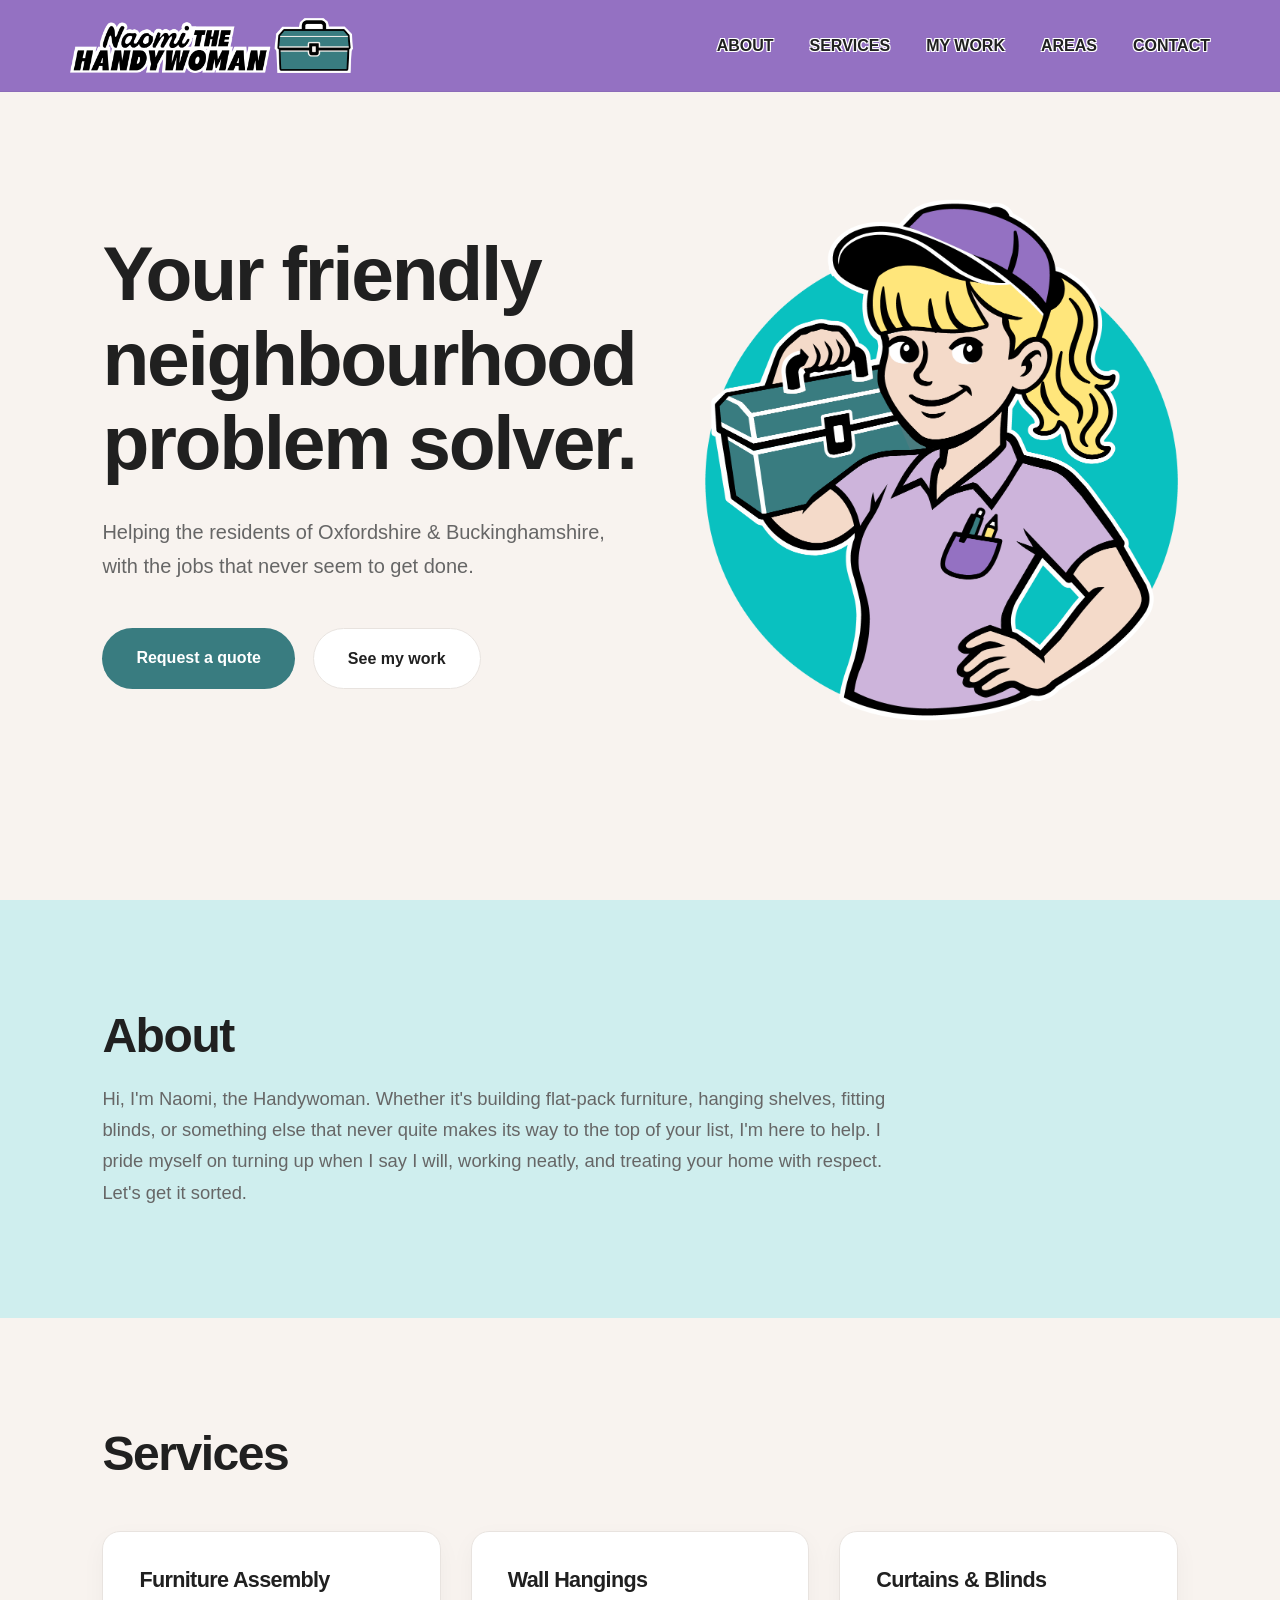
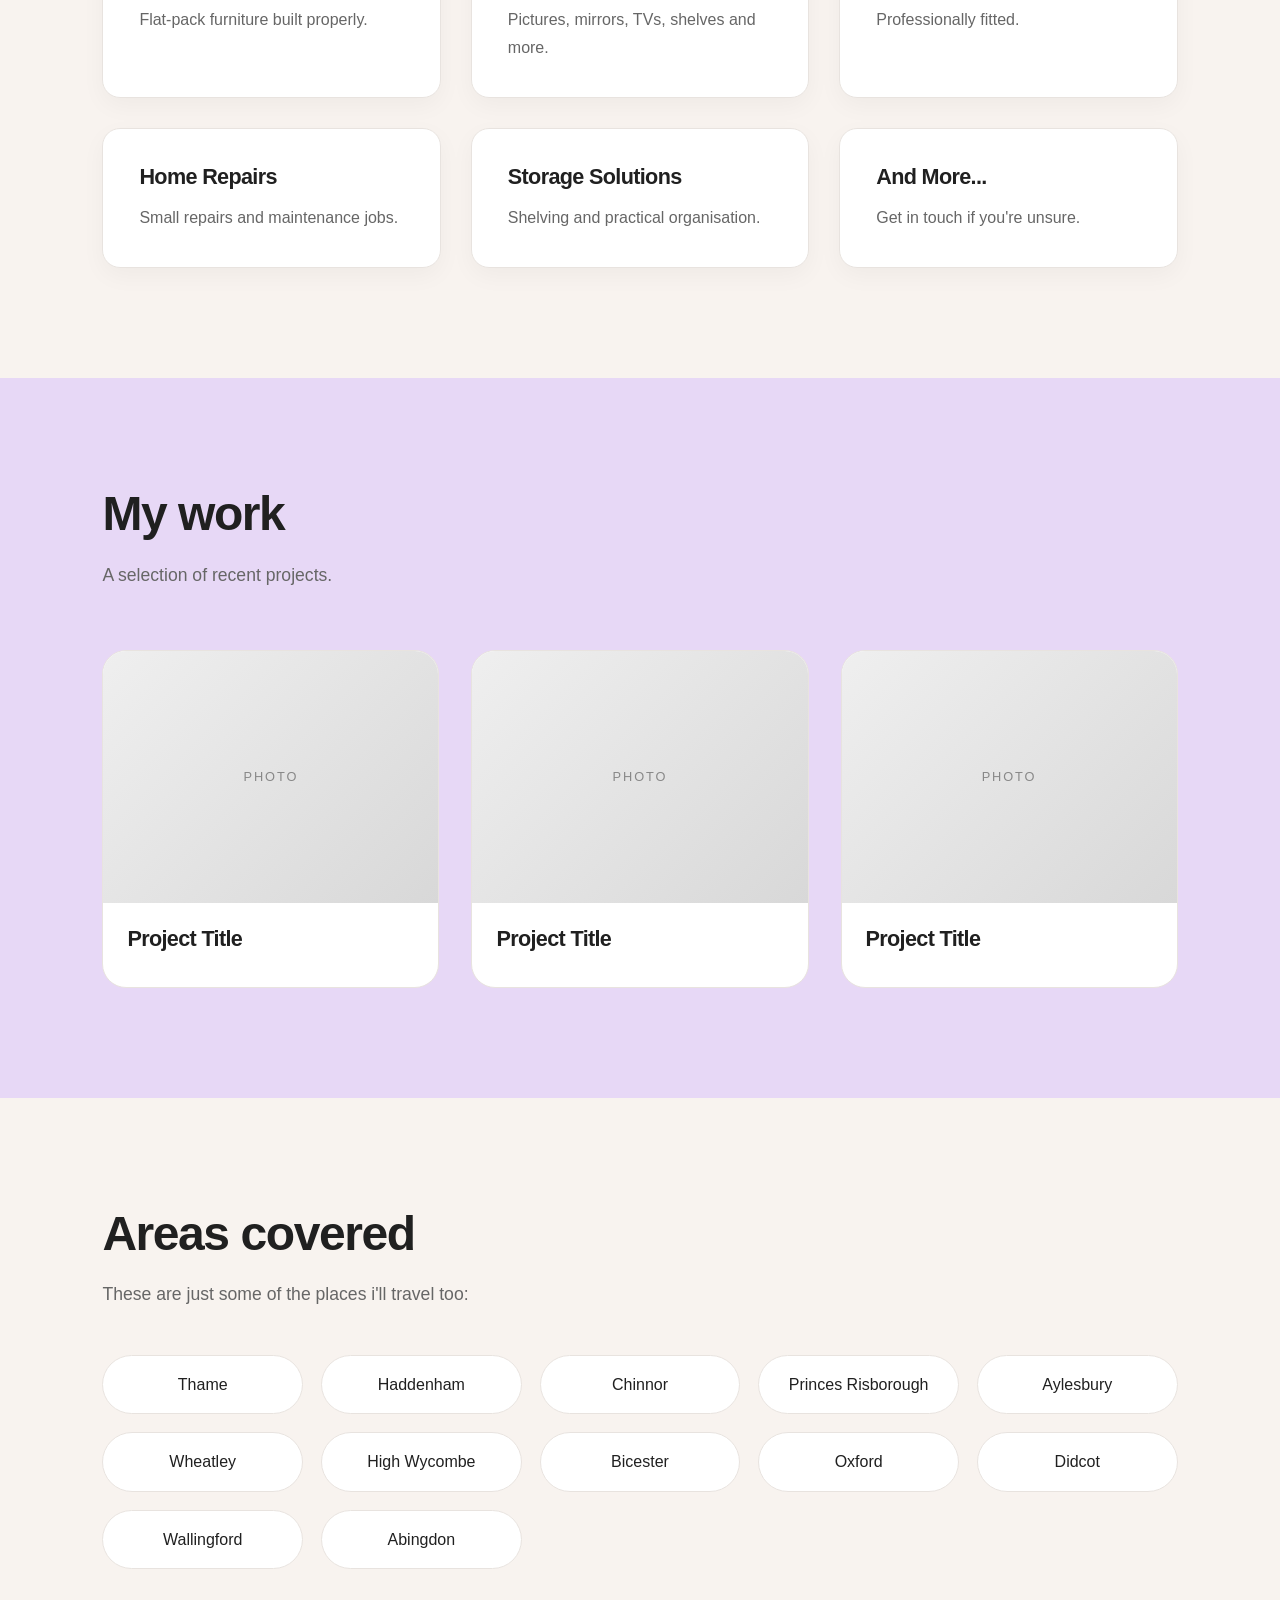
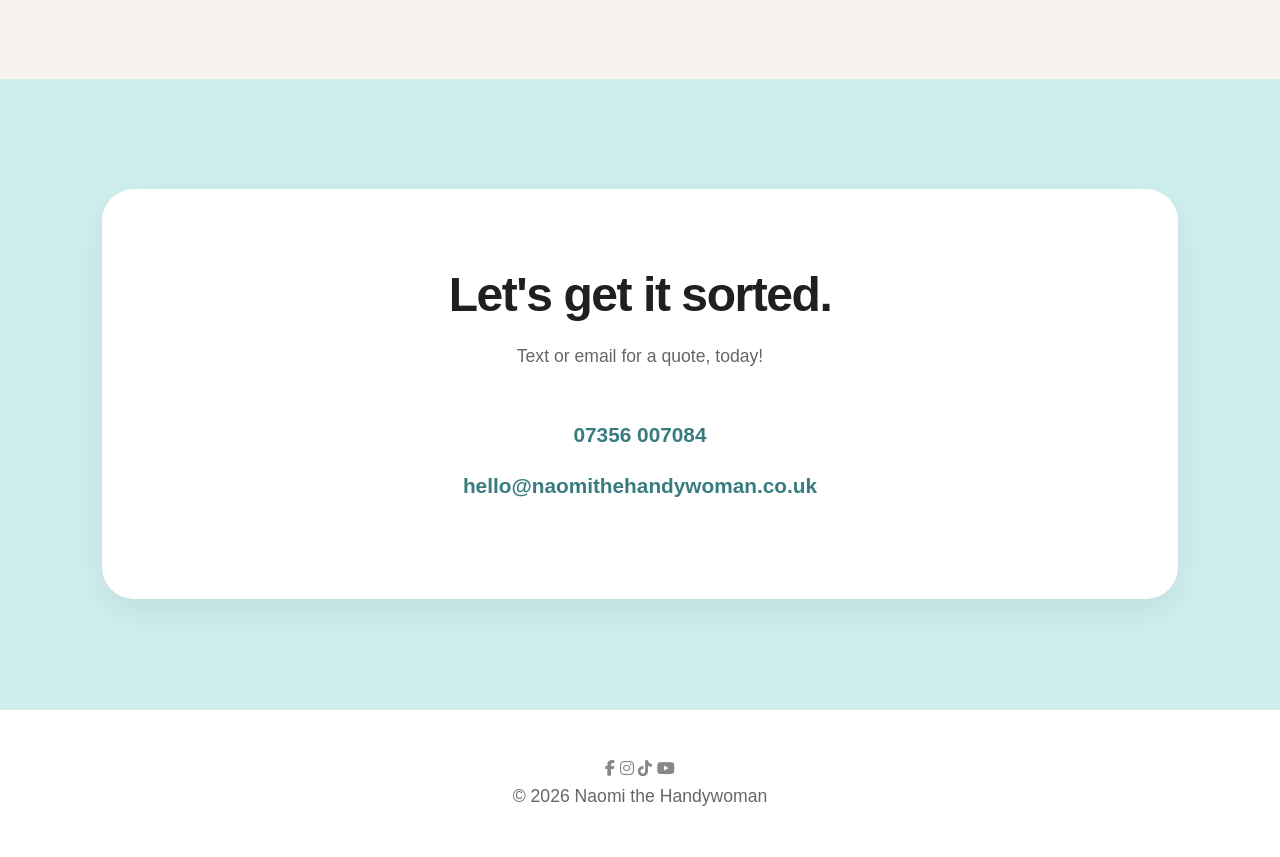
==== index.html @ a39e0c01 "Remove Watlington from the list of locations" ====
<!DOCTYPE html>
<html lang="en">
<head>
    <meta charset="UTF-8">
    <title>Naomi the Handywoman</title>
    <link rel="icon" type="image/png" href="favicon.png">
</head>

    <title>Naomi the Handywoman | Oxfordshire & Buckinghamshire</title>

    <meta name="description" content="Friendly, reliable handywoman covering Oxfordshire and Buckinghamshire. Furniture assembly, wall mounting, blinds, curtains, home repairs and storage solutions.">
    
<link rel="stylesheet"
href="https://cdnjs.cloudflare.com/ajax/libs/font-awesome/6.7.2/css/all.min.css">
    
    <link rel="stylesheet" href="styles.css">

    <script src="script.js" defer></script>
</head>

<body>

<header>

    <nav class="navbar">

     <a href="#home" class="logo">
    <img src="images/logo-text.png" alt="Naomi the Handywoman">
</a>

        <button class="hamburger" aria-label="Open Menu">
            ☰
        </button>

        <ul class="nav-links">

            <li><a href="#about">ABOUT</a></li>

            <li><a href="#services">SERVICES</a></li>

            <li><a href="#work">MY WORK</a></li>

            <li><a href="#areas">AREAS</a></li>

            <li><a href="#contact">CONTACT</a></li>

        </ul>

    </nav>

</header>

<main>

<section id="home" class="hero">

<div class="hero-content">


<h1>
Your friendly neighbourhood problem solver.
</h1>

<p>

Helping the residents of Oxfordshire & Buckinghamshire, with the jobs that never seem to get done.

</p>

<div class="hero-buttons">

<a href="#contact" class="button primary">
Request a quote
</a>

<a href="#work" class="button secondary">
See my work
</a>

</div>

</div>

<div class="hero-image">
 
    <img src="images/logo.png"
         alt="Naomi the Handywoman"
         class="hero-image-logo">

</div>

</section>



<section id="about" class="section-alt">

<div class="container">

<h2>About</h2>

<p>

Hi, I'm Naomi, the Handywoman.

Whether it's building flat-pack furniture, hanging shelves, fitting blinds, or something else that never quite makes its way to the top of your list, I'm here to help.

I pride myself on turning up when I say I will, working neatly, and treating your home with respect. Let's get it sorted.

</p>

</div>

</section>



<section id="services">

<div class="container">

<h2>Services</h2>

<div class="service-grid">

<div class="card">
<h3>Furniture Assembly</h3>
<p>Flat-pack furniture built properly.</p>
</div>

<div class="card">
<h3>Wall Hangings</h3>
<p>Pictures, mirrors, TVs, shelves and more.</p>
</div>

<div class="card">
<h3>Curtains & Blinds</h3>
<p>Professionally fitted.</p>
</div>

<div class="card">
<h3>Home Repairs</h3>
<p>Small repairs and maintenance jobs.</p>
</div>

<div class="card">
<h3>Storage Solutions</h3>
<p>Shelving and practical organisation.</p>
</div>

<div class="card">
<h3>And More...</h3>
<p>Get in touch if you're unsure.</p>
</div>

</div>

</div>

</section>



<section id="work" class="section-alt-purple">

<div class="container">

<h2>My work</h2>

<p class="intro">

A selection of recent projects.

</p>

<div class="gallery">

<div class="gallery-item">
<div class="placeholder"></div>
<h3>Project Title</h3>
</div>

<div class="gallery-item">
<div class="placeholder"></div>
<h3>Project Title</h3>
</div>

<div class="gallery-item">
<div class="placeholder"></div>
<h3>Project Title</h3>
</div>

</div>

</div>

</section>



<section id="areas">

<div class="container">

<h2>Areas covered</h2>

<p>

These are just some of the places i'll travel too:

</p>

<ul class="areas-list">

<li>Thame</li>
<li>Haddenham</li>
<li>Chinnor</li>
<li>Princes Risborough</li>
<li>Aylesbury</li>
<li>Wheatley</li>
<li>High Wycombe</li>
<li>Bicester</li>
<li>Oxford</li>
<li>Didcot</li>
<li>Wallingford</li>
<li>Abingdon</li>

</ul>

</div>

</section>



<section id="contact" class="section-alt">

<div class="container">

<h2>Let's get it sorted.</h2>

<p>

Text or email for a quote, today!

</p>

<a href="tel:07356007084" class="contact-link">

07356 007084

</a>

<a href="mailto:hello@naomithehandywoman.co.uk" class="contact-link">

hello@naomithehandywoman.co.uk

</a>

</div>

</section>

</main>

<footer>

<div class="social-icons">

<a href="https://www.facebook.com/naomithehandywoman"
target="_blank"
aria-label="Facebook">

<i class="fab fa-facebook-f"></i>

</a>

<a href="https://www.instagram.com/naomithehandywoman"
target="_blank"
aria-label="Instagram">

<i class="fab fa-instagram"></i>

</a>

<a href="https://www.tiktok.com/@naomithehandywoman"
target="_blank"
aria-label="TikTok">

<i class="fab fa-tiktok"></i>

</a>

<a href="https://www.youtube.com/@naomithehandywoman"
target="_blank"
aria-label="YouTube">

<i class="fab fa-youtube"></i>

</a>

</div>

<p>

© 2026 Naomi the Handywoman

</p>

</footer>

</body>
</html>
---- styles.css ----
/* =========================================
   Naomi the Handywoman
   Part 1 – Foundation & Hero
========================================= */

:root{

    --background:#F8F3EF;
    --surface:#FFFFFF;

    --text:#202020;
    --muted:#666666;

    --border:#E8E3DF;

    --accent:#397C80;
    --accent-dark:#2F676A;

    --primary:#397C80;
    --primary-light:#09C1C0;

    --secondary:#9471C2;
    --secondary-light:#CDB4DB;

    --radius:18px;

    --shadow:0 12px 35px rgba(32,32,32,.08);

    --transition:.3s ease;

    --max-width:1200px;

}

/* RESET */

*{
    margin:0;
    padding:0;
    box-sizing:border-box;
}

html{
    scroll-behavior:smooth;
}

body{
    font-family:-apple-system,BlinkMacSystemFont,"Segoe UI",Roboto,Helvetica,Arial,sans-serif;
background:#F8F3EF;
    color:var(--text);
    line-height:1.7;
    overflow-x:hidden;
}

/* TYPOGRAPHY */

h1,h2,h3{
    font-weight:700;
    letter-spacing:-0.03em;
    line-height:1.1;
}

h1{
    font-size:clamp(3rem,6vw,5.5rem);
}

h2{
    font-size:clamp(2rem,4vw,3rem);
    margin-bottom:30px;
}

h3{
    font-size:1.35rem;
    margin-bottom:12px;
}

p{
    color:var(--muted);
    font-size:1.1rem;
}

a{
    color:inherit;
    text-decoration:none;
}

img{
    display:block;
    width:100%;
}

section{
    padding:110px 8%;
}

.container{
    max-width:var(--max-width);
    margin:auto;
}

/* NAVIGATION */

header{
    position:fixed;
    width:100%;
    top:0;
    left:0;
    z-index:1000;
    backdrop-filter:blur(18px);
    background:#9471C2;
    border-bottom:1px solid rgba(0,0,0,.05);
}

.navbar{
    max-width:1200px;
    margin:0 auto;
    padding:18px 30px;

    display:flex;
    justify-content:space-between;
    align-items:center;
}

.logo{

    color:#202020;

    text-decoration:none;

    font-weight:700;

    text-shadow:
        -1px -1px 0 #fff,
         1px -1px 0 #fff,
        -1px  1px 0 #fff,
         1px  1px 0 #fff;

}
.nav-links{
    display:flex;
    align-items:center;
    gap:36px;
    list-style:none;
    margin:0;
    padding:0;
}

.nav-links li{
    list-style:none;
}

.nav-links a{
    position:relative;
    color:#202020;
    font-weight:700;
    text-decoration:none;

    /* White outline to match your logo */
    text-shadow:
        -1px -1px 0 #fff,
         1px -1px 0 #fff,
        -1px  1px 0 #fff,
         1px  1px 0 #fff;

    transition:.3s;
}

.nav-links a::after{
    content:"";
    position:absolute;
    left:0;
    bottom:-6px;
    width:0;
    height:2px;
    background:#09C1C0;
    transition:.3s;
}

.nav-links a:hover{
    color:#202020;
}

.nav-links a:hover::after{
    width:100%;
}

.hamburger{
    display:none;
    border:none;
    background:none;
    font-size:2rem;
    cursor:pointer;
}

/* HERO */

.hero{
    min-height:100vh;
    display:grid;
    grid-template-columns:1.1fr 1fr;
    align-items:center;
    gap:70px;
    padding-top:130px;
}

.hero p{
    max-width:580px;
    margin:30px 0 45px;
    font-size:1.25rem;
}

.hero-buttons{
    display:flex;
    gap:18px;
    flex-wrap:wrap;
}

.button{
    display:inline-block;
    padding:16px 34px;
    border-radius:999px;
    transition:var(--transition);
    font-weight:600;
}

.primary{
    background:var(--accent);
    color:white;
}

.primary:hover{
    background:var(--accent-dark);
    transform:translateY(-3px);
}

.secondary{
    border:1px solid var(--border);
    background:white;
}

.secondary:hover{
    transform:translateY(-3px);
    box-shadow:var(--shadow);
}

   .hero-image{
    display:flex;
    justify-content:center;
    align-items:center;
}
.hero-image-logo{
    width:100%;
    max-width:520px;
    height:auto;
    object-fit:contain;
    display:block;
}

.hero-image::before{
    position:absolute;
    inset:0;
    display:flex;
    align-items:center;
    justify-content:center;
    color:#888;
    letter-spacing:.2em;
    font-size:.9rem;
}

/* SECTION HEADINGS */

section h2{
    margin-bottom:20px;
}

.intro{
    max-width:700px;
    margin-bottom:60px;
}
/* =========================================
   Part 2 – Content Sections
========================================= */


/* ---------- ABOUT ---------- */

#about p{
    max-width:800px;
    font-size:1.15rem;
}


/* ---------- SERVICES ---------- */

.service-grid{

    display:grid;
    grid-template-columns:repeat(auto-fit,minmax(260px,1fr));
    gap:30px;
    margin-top:50px;

}

.card{

    background:var(--surface);
    padding:36px;
    border-radius:var(--radius);
    border:1px solid var(--border);

    transition:var(--transition);

    box-shadow:0 8px 25px rgba(0,0,0,.04);

}

.card:hover{

    transform:translateY(-10px);

    box-shadow:var(--shadow);

}

.card h3{

    margin-bottom:15px;

}

.card p{

    font-size:1rem;

}


/* ---------- MY WORK ---------- */

.gallery{

    display:grid;

    grid-template-columns:repeat(auto-fit,minmax(300px,1fr));

    gap:32px;

    margin-top:55px;

}

.gallery-item{

    background:white;

    border-radius:24px;

    overflow:hidden;

    border:1px solid var(--border);

    transition:var(--transition);

}

.gallery-item:hover{

    transform:translateY(-8px);

    box-shadow:var(--shadow);

}

.placeholder{

    aspect-ratio:4/3;

    background:linear-gradient(
        135deg,
        #efefef,
        #d8d8d8
    );

    display:flex;

    align-items:center;

    justify-content:center;

    color:#888;

    letter-spacing:.15em;

    font-size:.8rem;

}

.placeholder::before{

    content:"PHOTO";

}

.gallery-item h3{

    padding:24px;

}


/* ---------- AREAS ---------- */

.areas-list{

    display:grid;

    grid-template-columns:repeat(auto-fit,minmax(180px,1fr));

    gap:18px;

    margin-top:45px;

    list-style:none;

}

.areas-list li{

    background:white;

    border:1px solid var(--border);

    border-radius:999px;

    padding:15px 24px;

    text-align:center;

    transition:var(--transition);

}

.areas-list li:hover{

    background:var(--accent);

    color:white;

    transform:translateY(-3px);

}


/* ---------- CONTACT ---------- */

#contact{

    text-align:center;

}

#contact h2{

    margin-bottom:20px;

}

#contact p{

    margin-bottom:45px;

}

.contact-link{

    display:block;

    font-size:1.3rem;

    font-weight:600;

    margin:16px auto;

    color:var(--accent);

    transition:var(--transition);

}

.contact-link:hover{

    color:var(--accent-dark);

    transform:scale(1.03);

}

#contact .container{

    background:white;

    padding:80px;

    border-radius:32px;

    box-shadow:var(--shadow);

}


/* ---------- FOOTER ---------- */

footer{

    padding:45px 20px;

    text-align:center;

    color:#888;

    border-top:1px solid var(--border);

    background:white;

}
/* =========================================
   Part 3 – Mobile, Animations & Polish
========================================= */

/* ---------- ANIMATIONS ---------- */

@keyframes fadeUp {

    from{
        opacity:0;
        transform:translateY(40px);
    }

    to{
        opacity:1;
        transform:translateY(0);
    }

}

.hero-content{

    animation:fadeUp .8s ease forwards;

}

.hero-image{

    animation:fadeUp 1s ease .2s forwards;

}

.card,
.gallery-item,
#about,
#areas,
#contact{

    animation:fadeUp .8s ease;

}


/* Floating hero image */

@keyframes float{

    0%{
        transform:translateY(0px);
    }

    50%{
        transform:translateY(-10px);
    }

    100%{
        transform:translateY(0px);
    }

}

.hero-image{

    animation:
        fadeUp 1s ease,
        float 8s ease-in-out infinite;

}


/* ---------- BUTTONS ---------- */

.button:active{

    transform:scale(.97);

}


/* ---------- GALLERY ---------- */

.gallery-item{

    cursor:pointer;

}

.gallery-item:hover .placeholder{

    transform:scale(1.05);

}

.placeholder{

    transition:.6s ease;

}


/* ---------- SCROLL OFFSET ---------- */

section{

    scroll-margin-top:100px;

}


/* ---------- MOBILE ---------- */

@media (max-width:900px){

.hero{

    grid-template-columns:1fr;
    text-align:center;
    gap:50px;

}

.hero p{

    margin-left:auto;
    margin-right:auto;

}

.hero-buttons{

    justify-content:center;

}

.hero-image{

    min-height:420px;

}

}


/* ---------- HAMBURGER ---------- */

@media (max-width:820px){

.hamburger{

    display:block;
    z-index:1001;

}

.nav-links{
.nav-links a{
    color:#ffffff;
    text-decoration:none;
    font-weight:700;
    transition:.3s;
}

}

.nav-links.active{

    right:0;

}

}


/* ---------- SMALL PHONES ---------- */

@media (max-width:600px){

section{

    padding:80px 7%;

}

.navbar{

    padding:18px;

}

.logo{

    font-size:1rem;

}

h1{

    font-size:2.8rem;

}

h2{

    font-size:2rem;

}

.hero p{

    font-size:1.05rem;

}

.button{

    width:100%;
    text-align:center;

}

#contact .container{

    padding:50px 30px;

}

.gallery{

    grid-template-columns:1fr;

}

.service-grid{

    grid-template-columns:1fr;

}

.areas-list{

    grid-template-columns:1fr 1fr;

}

}


/* ---------- DESKTOP POLISH ---------- */

@media (min-width:901px){

.card:hover{

    rotate:-1deg;

}

.gallery-item:nth-child(even):hover{

    transform:translateY(-10px) rotate(.6deg);

}

.gallery-item:nth-child(odd):hover{

    transform:translateY(-10px) rotate(-.6deg);

}

}


/* ---------- SELECTION ---------- */

::selection{

    background:var(--accent);
    color:white;

}


/* ---------- SCROLLBAR ---------- */

::-webkit-scrollbar{

    width:10px;

}

::-webkit-scrollbar-track{

    background:#efefef;

}

::-webkit-scrollbar-thumb{

    background:#bdbdbd;
    border-radius:999px;

}

::-webkit-scrollbar-thumb:hover{

    background:#999;

}
/* Alternate section backgrounds */

.section-alt{
    background:#CFEEEE;
}

.section-alt-purple{
    background:#E7D8F6;
}


.logo img{

    height:55px;

    width:auto;

    display:block;

}


.hero-logo{

    width:220px;

    height:auto;

    display:block;

    margin:0 auto 30px;

}
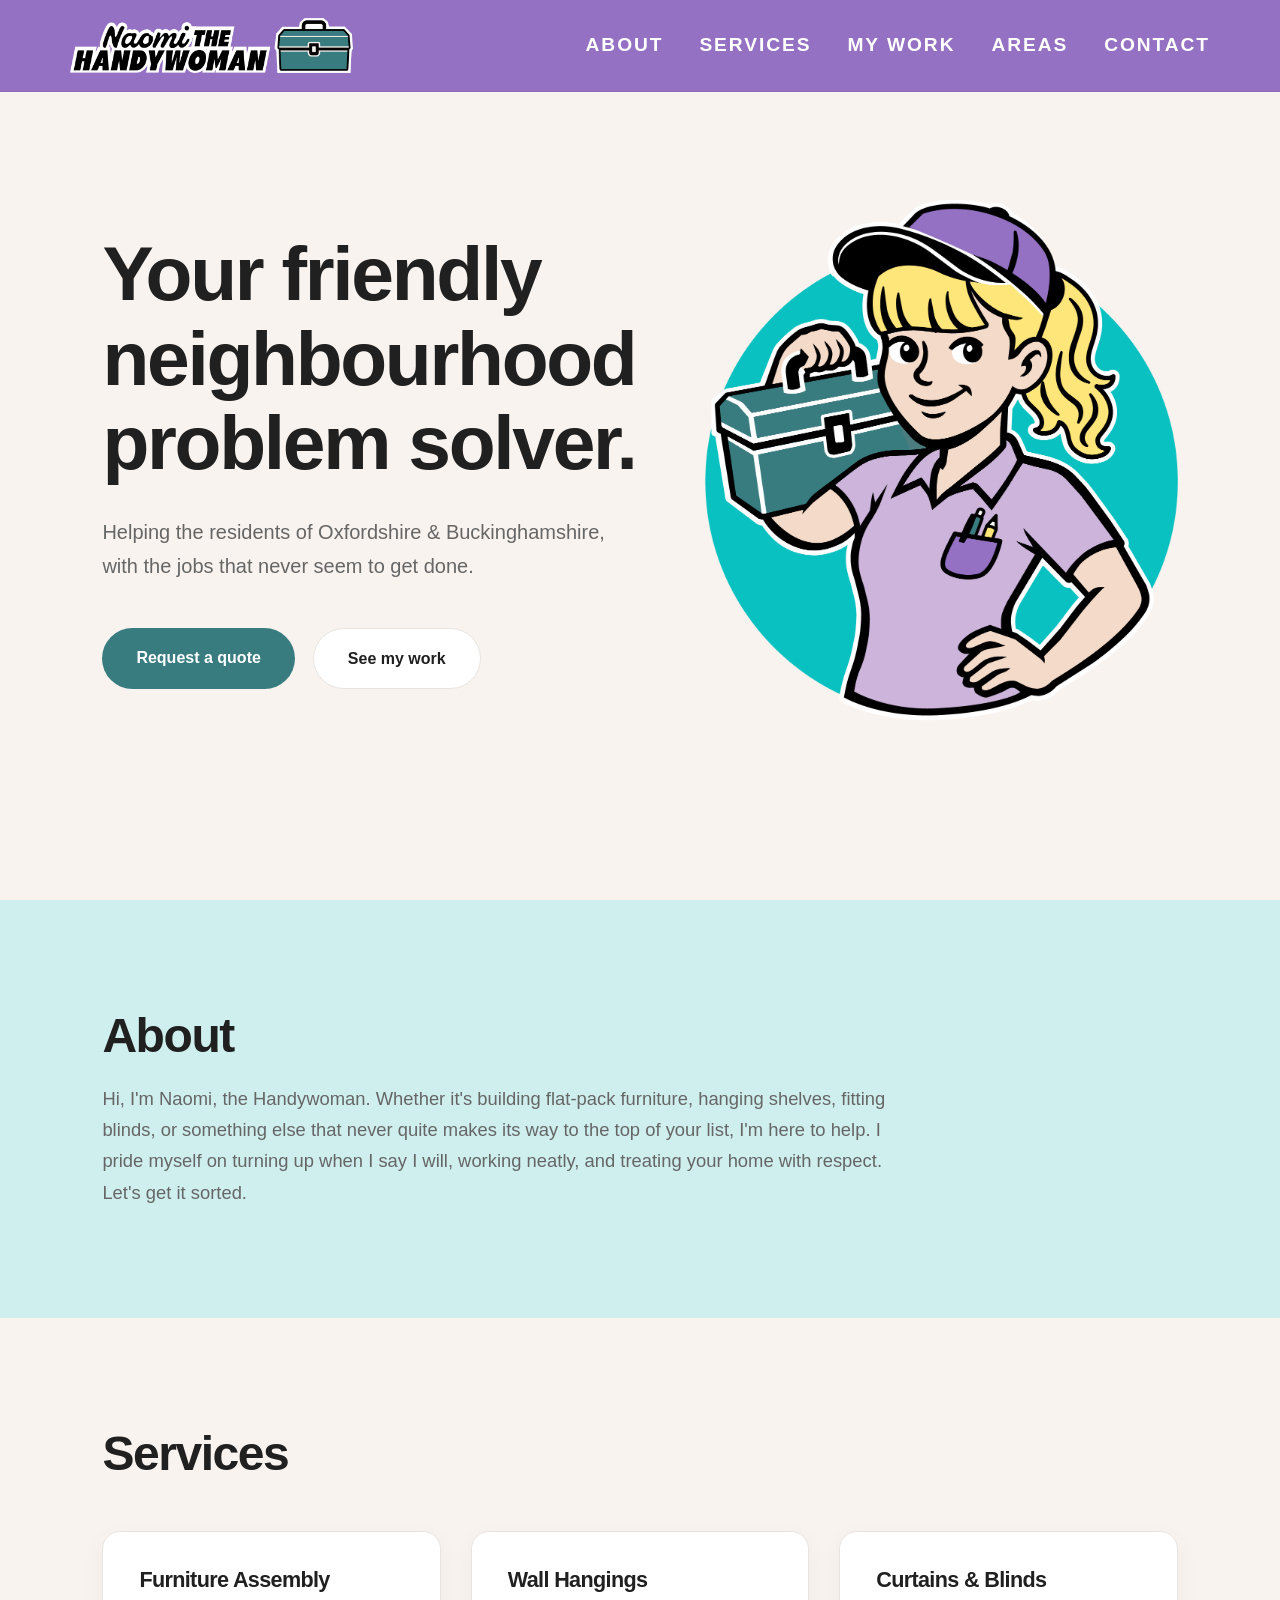
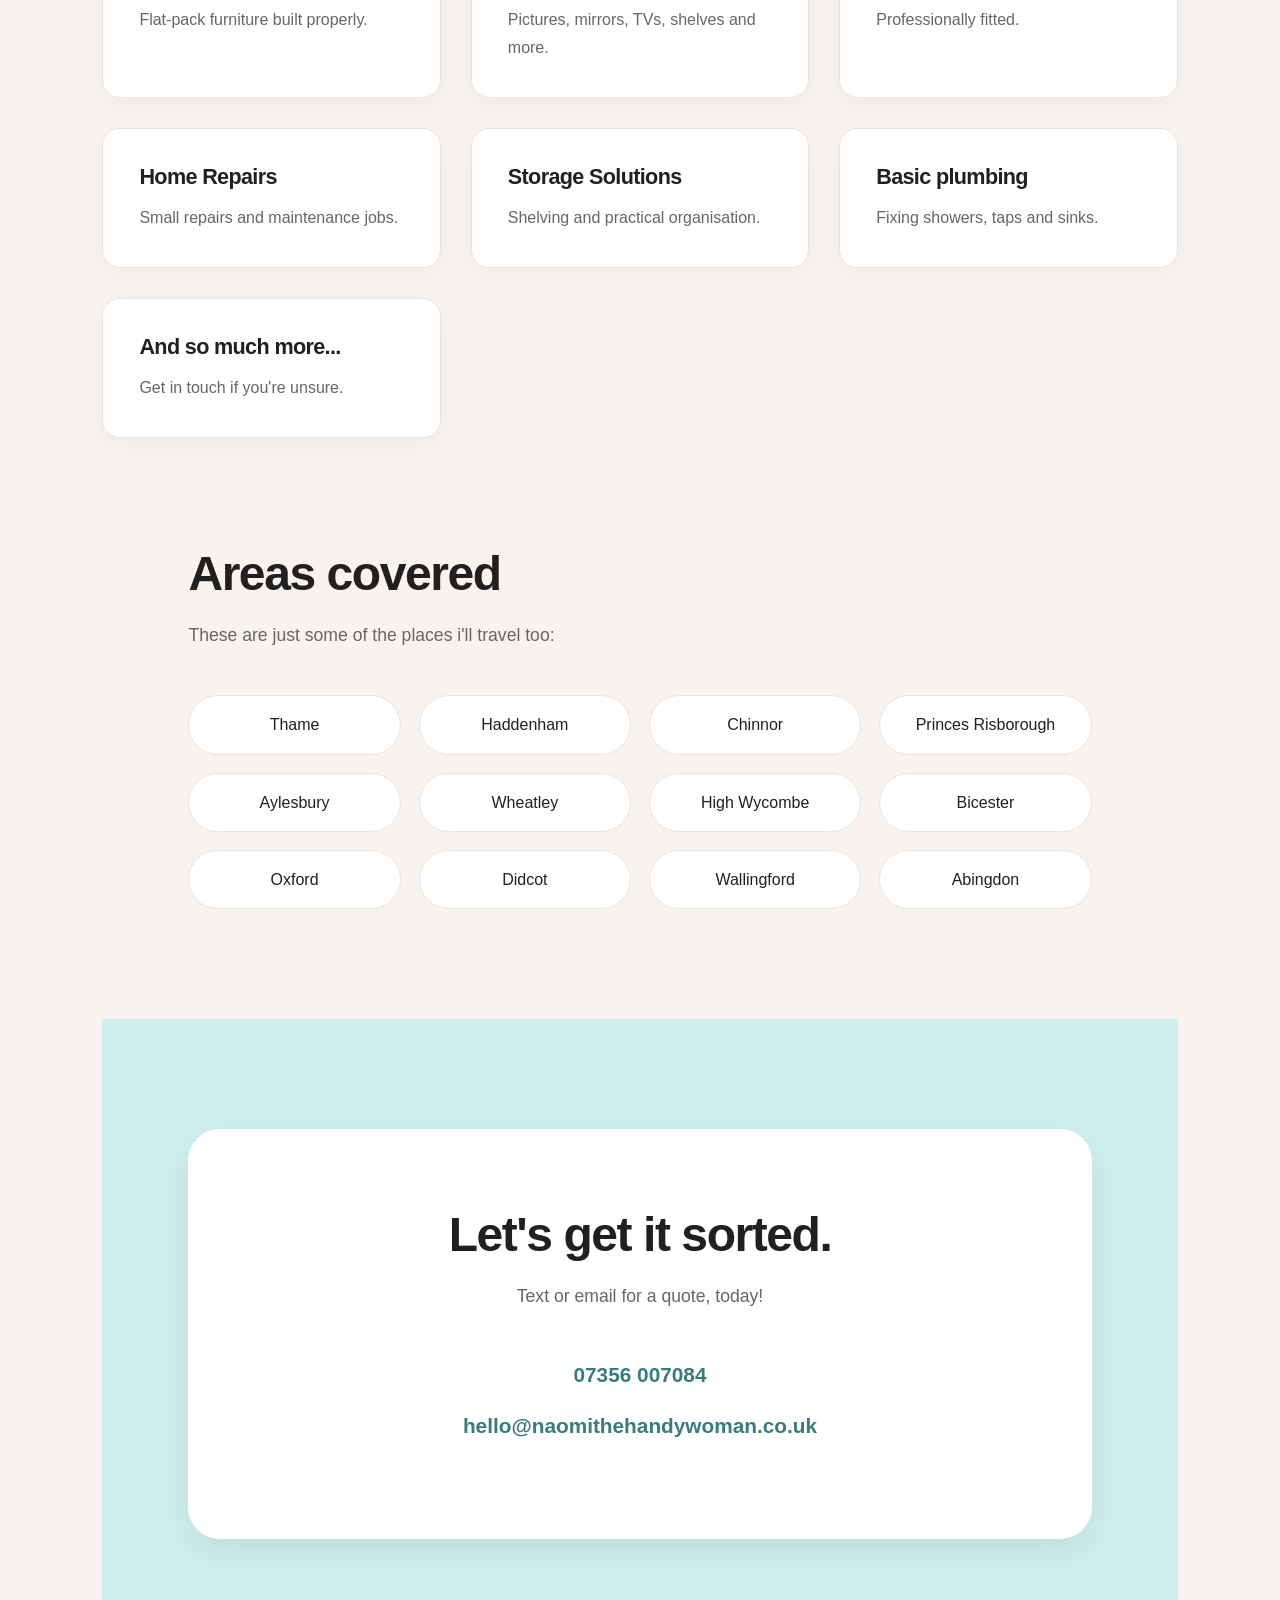
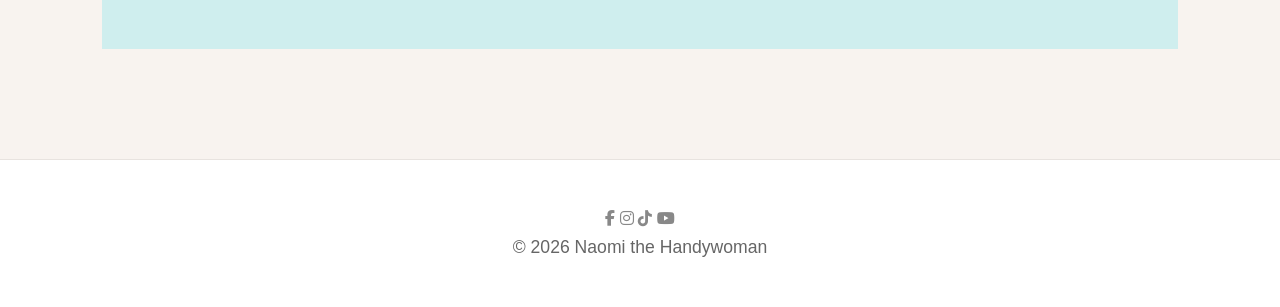
==== commit fdece93e: "Update plumbing section and remove work section Removed unused section and added new content about p" ====
--- a/index.html
+++ b/index.html
@@ -149,54 +149,16 @@
 </div>
 
 <div class="card">
-<h3>And More...</h3>
+<h3>Basic plumbing</h3>
+<p>Fixing showers, taps and sinks.</p>
+</div>
+    
+<div class="card">
+<h3>And so much more...</h3>
 <p>Get in touch if you're unsure.</p>
 </div>
 
 </div>
-
-</div>
-
-</section>
-
-
-
-<section id="work" class="section-alt-purple">
-
-<div class="container">
-
-<h2>My work</h2>
-
-<p class="intro">
-
-A selection of recent projects.
-
-</p>
-
-<div class="gallery">
-
-<div class="gallery-item">
-<div class="placeholder"></div>
-<h3>Project Title</h3>
-</div>
-
-<div class="gallery-item">
-<div class="placeholder"></div>
-<h3>Project Title</h3>
-</div>
-
-<div class="gallery-item">
-<div class="placeholder"></div>
-<h3>Project Title</h3>
-</div>
-
-</div>
-
-</div>
-
-</section>
-
-
 
 <section id="areas">
 
--- a/styles.css
+++ b/styles.css
@@ -129,11 +129,7 @@
 
     font-weight:700;
 
-    text-shadow:
-        -1px -1px 0 #fff,
-         1px -1px 0 #fff,
-        -1px  1px 0 #fff,
-         1px  1px 0 #fff;
+    -webkit-text-stroke: 1.5px #fff;
 
 }
 .nav-links{
@@ -151,16 +147,13 @@
 
 .nav-links a{
     position:relative;
-    color:#202020;
+    color:#ffffff;
     font-weight:700;
     text-decoration:none;
-
-    /* White outline to match your logo */
-    text-shadow:
-        -1px -1px 0 #fff,
-         1px -1px 0 #fff,
-        -1px  1px 0 #fff,
-         1px  1px 0 #fff;
+    font-size:1.2rem;
+    text-transform:uppercase;
+    letter-spacing:0.1em;
+    
 
     transition:.3s;
 }
@@ -201,6 +194,10 @@
     align-items:center;
     gap:70px;
     padding-top:130px;
+    
+    /* Dynamically match the 1200px max-width and 8% padding of the lower sections */
+    padding-left: max(8%, calc((100% - var(--max-width)) / 2));
+    padding-right: max(8%, calc((100% - var(--max-width)) / 2));
 }
 
 .hero p{
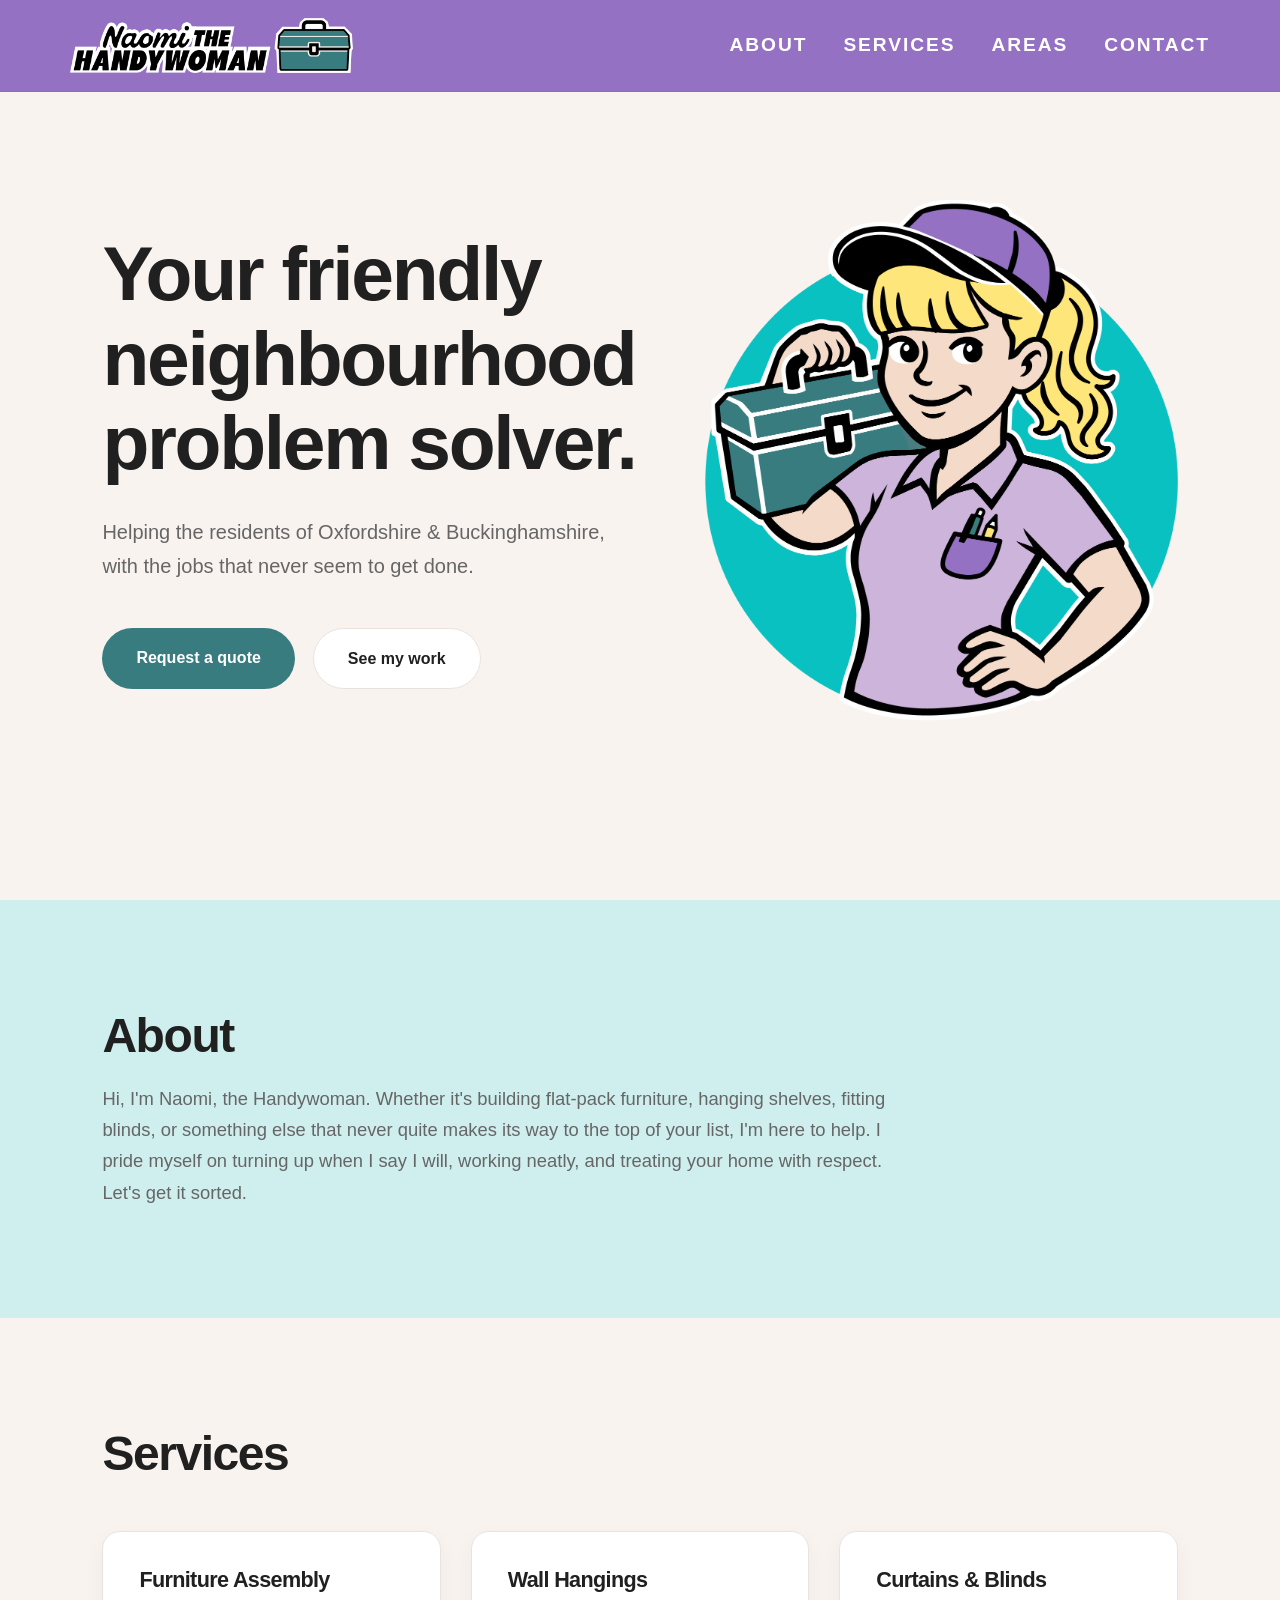
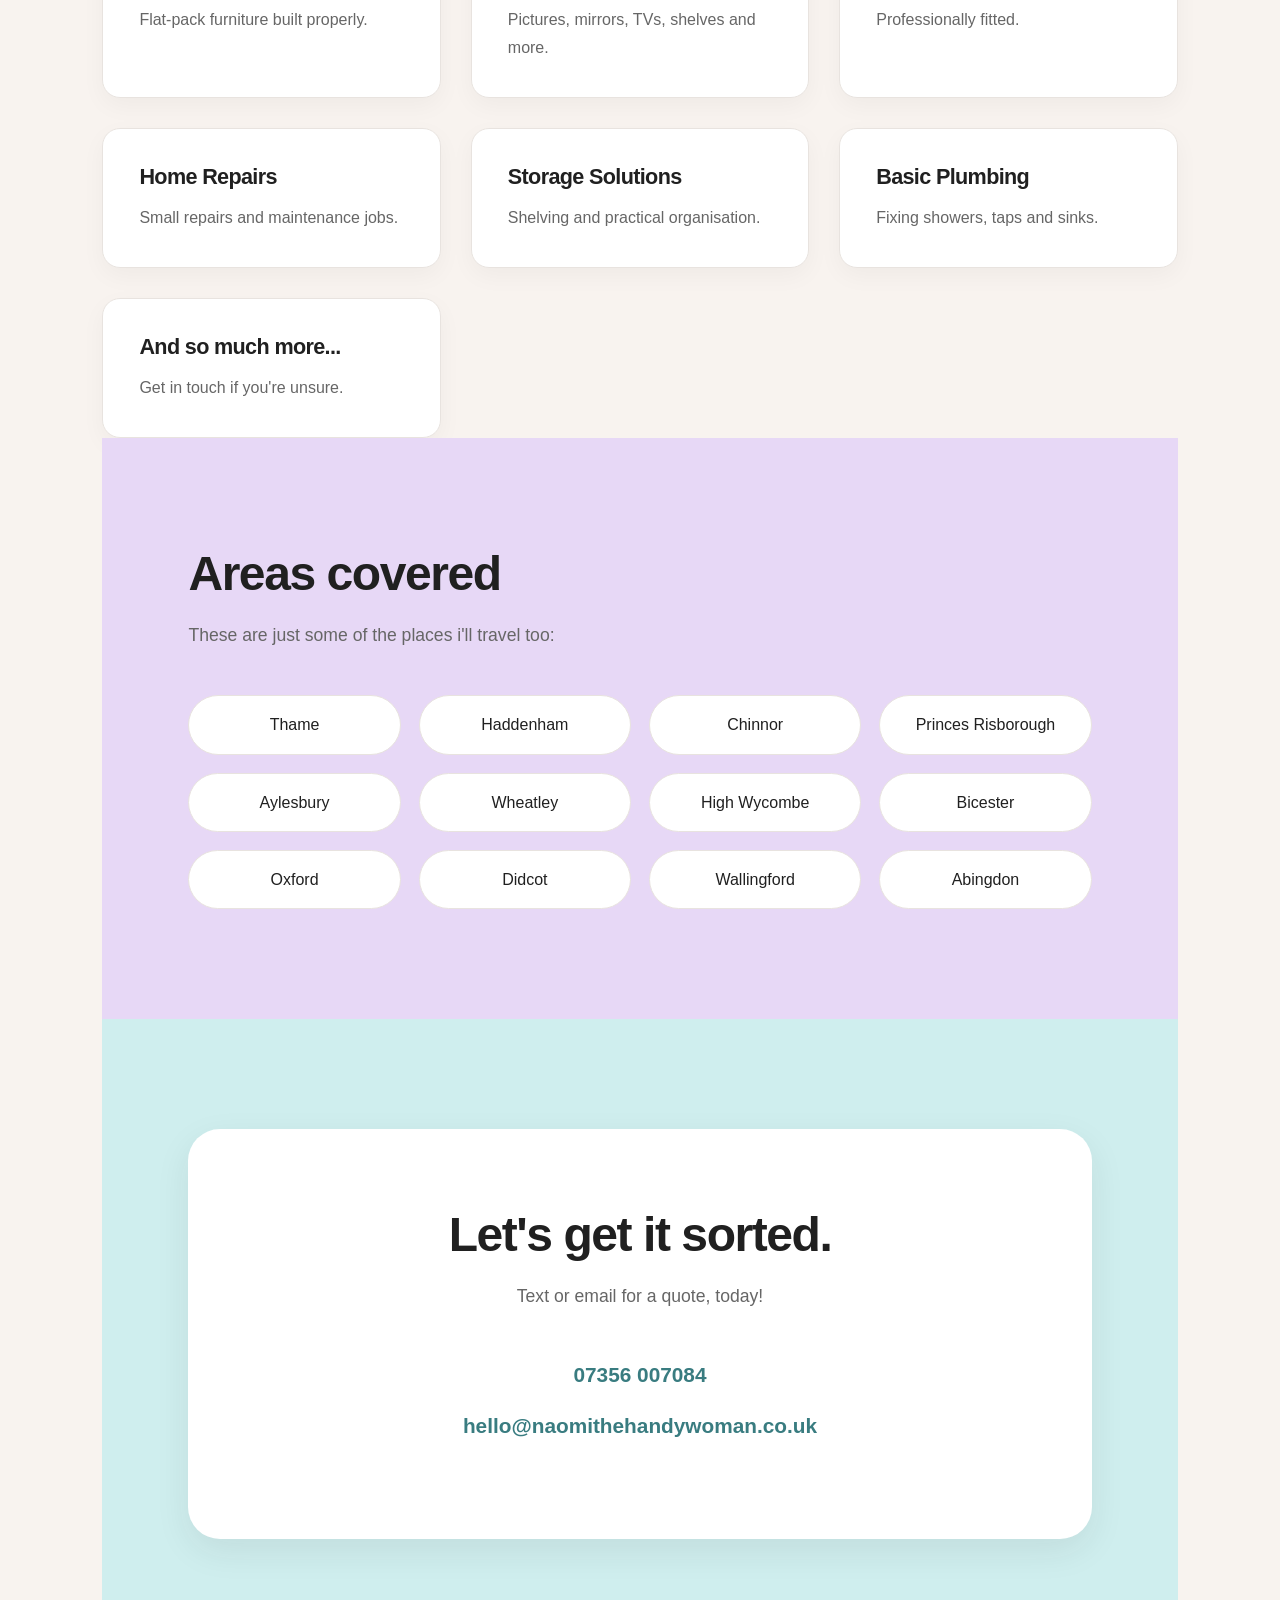
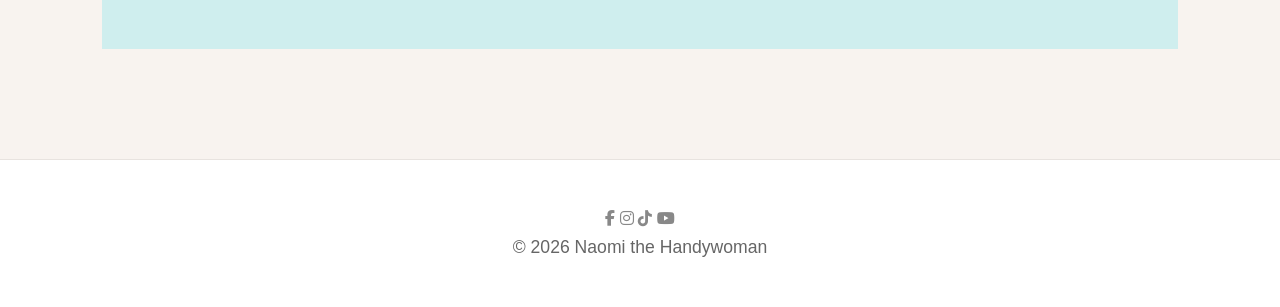
==== commit 5bd3a2c8: "Remove 'MY WORK' link and update section styles" ====
--- a/index.html
+++ b/index.html
@@ -38,8 +38,6 @@
 
             <li><a href="#services">SERVICES</a></li>
 
-            <li><a href="#work">MY WORK</a></li>
-
             <li><a href="#areas">AREAS</a></li>
 
             <li><a href="#contact">CONTACT</a></li>
@@ -149,7 +147,7 @@
 </div>
 
 <div class="card">
-<h3>Basic plumbing</h3>
+<h3>Basic Plumbing</h3>
 <p>Fixing showers, taps and sinks.</p>
 </div>
     
@@ -160,7 +158,7 @@
 
 </div>
 
-<section id="areas">
+<section id="areas" class="section-alt-purple">
 
 <div class="container">
 
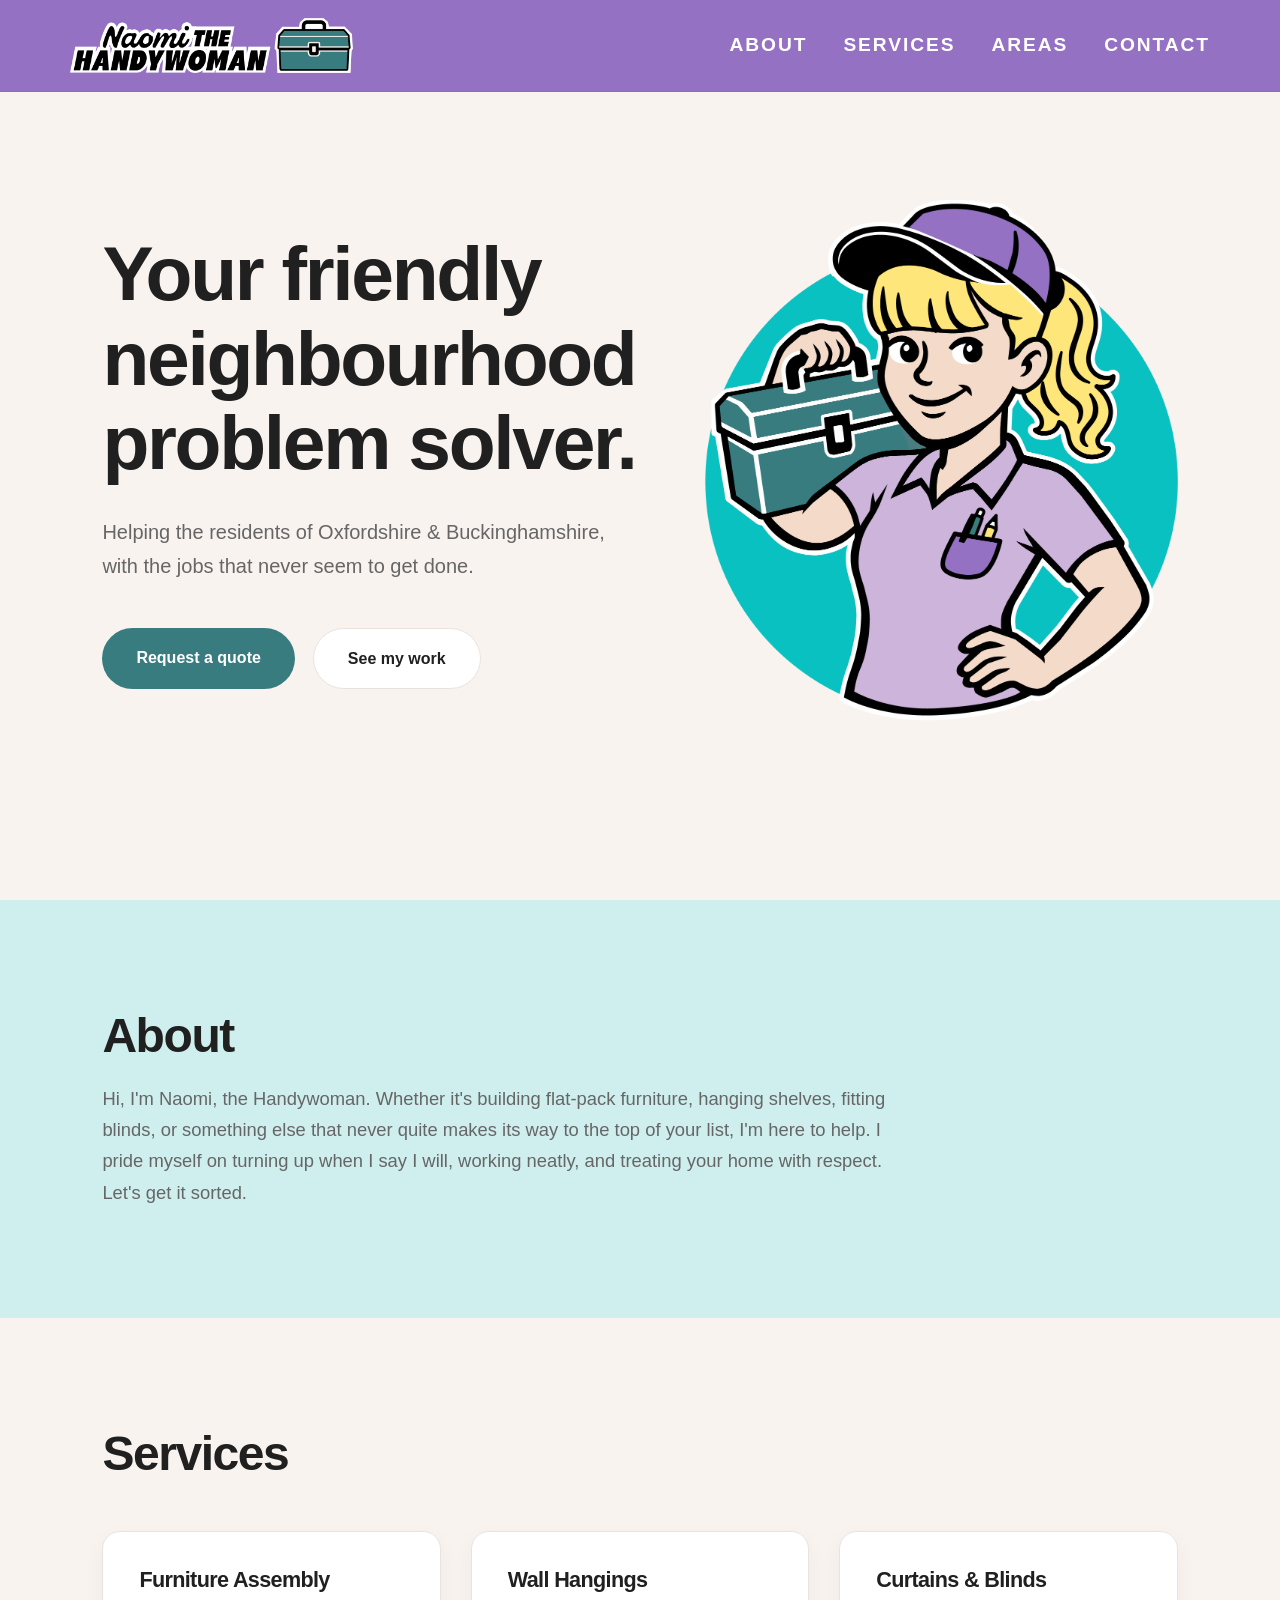
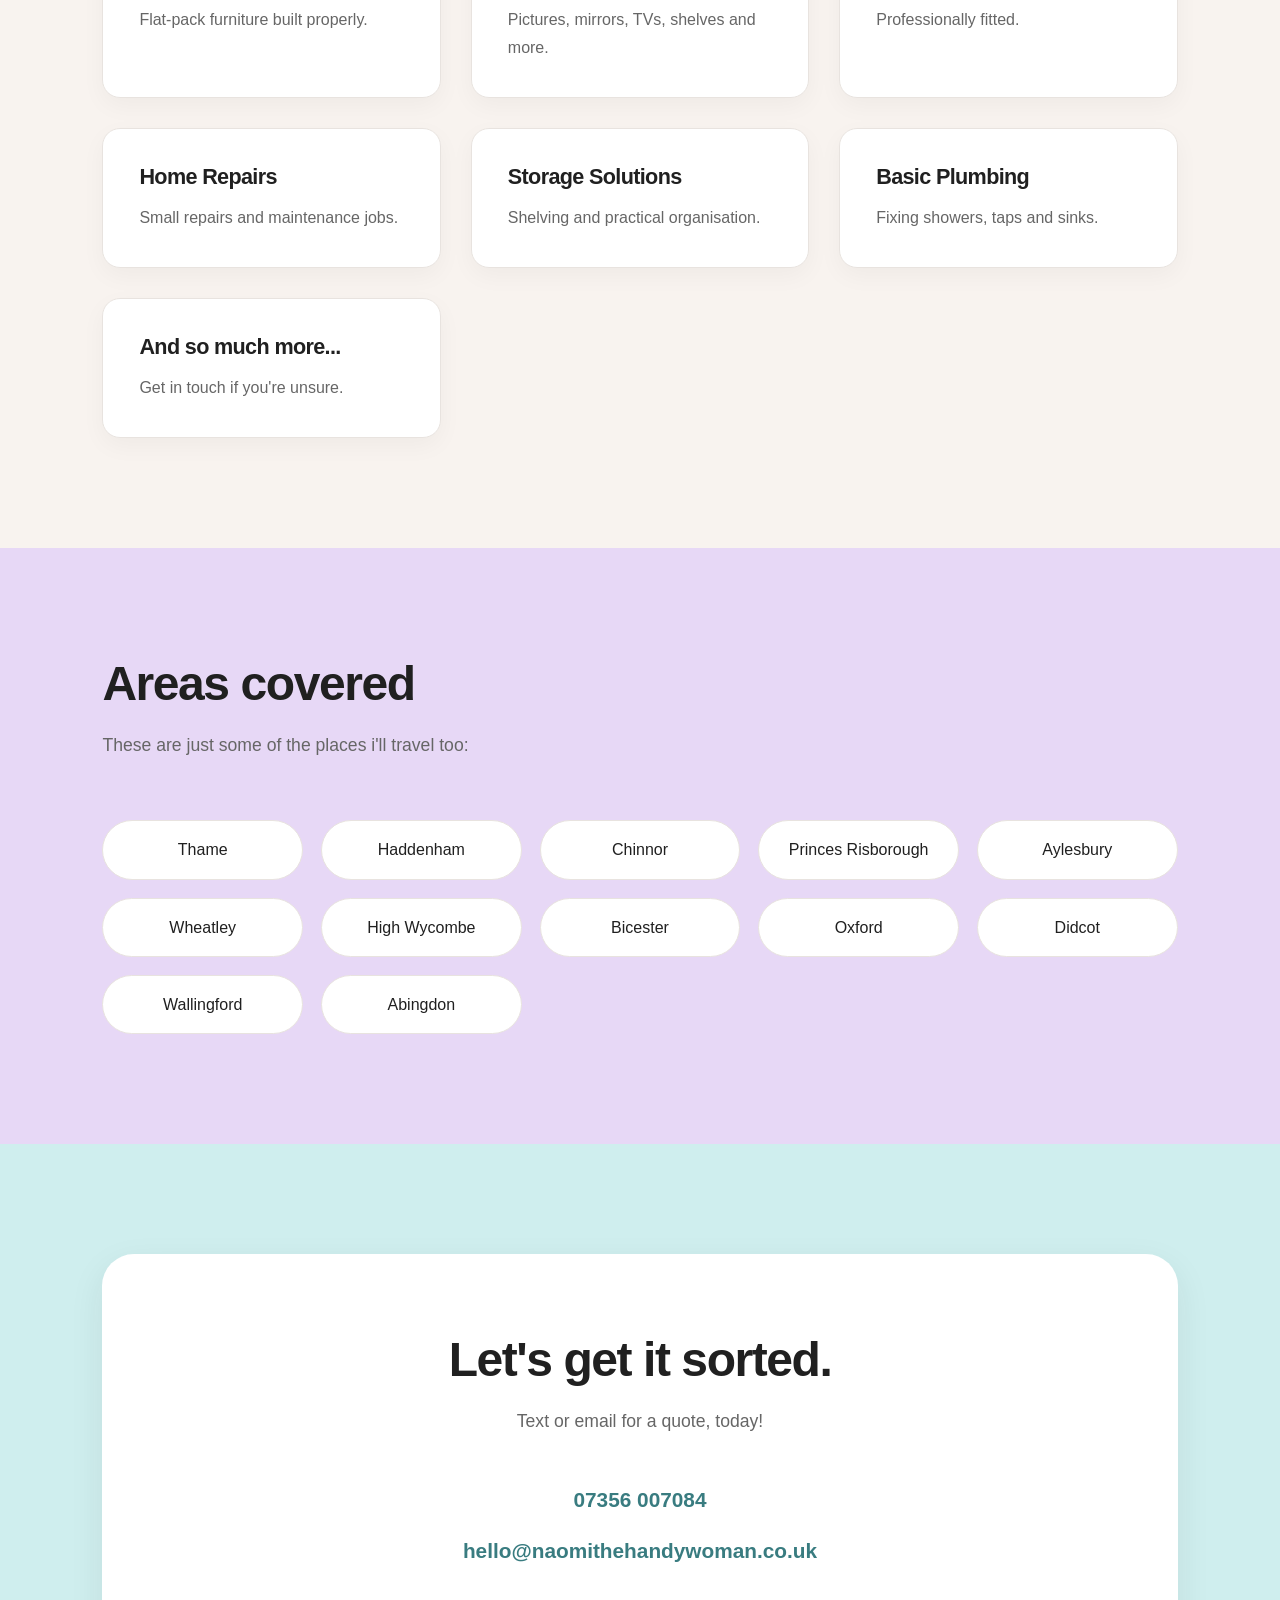
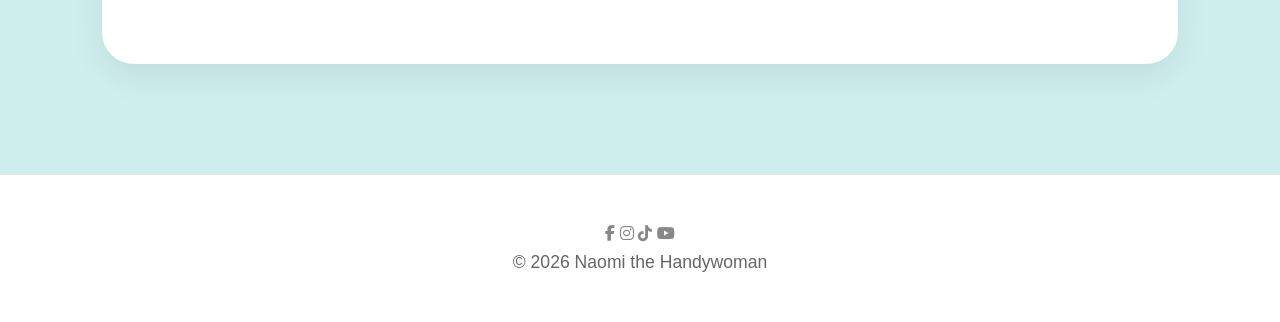
==== commit aa868538: "Update index.html" ====
--- a/index.html
+++ b/index.html
@@ -158,6 +158,8 @@
 
 </div>
 
+</section>
+    
 <section id="areas" class="section-alt-purple">
 
 <div class="container">
@@ -168,7 +170,7 @@
 
 These are just some of the places i'll travel too:
 
-</p>
+<p class="intro">
 
 <ul class="areas-list">
 
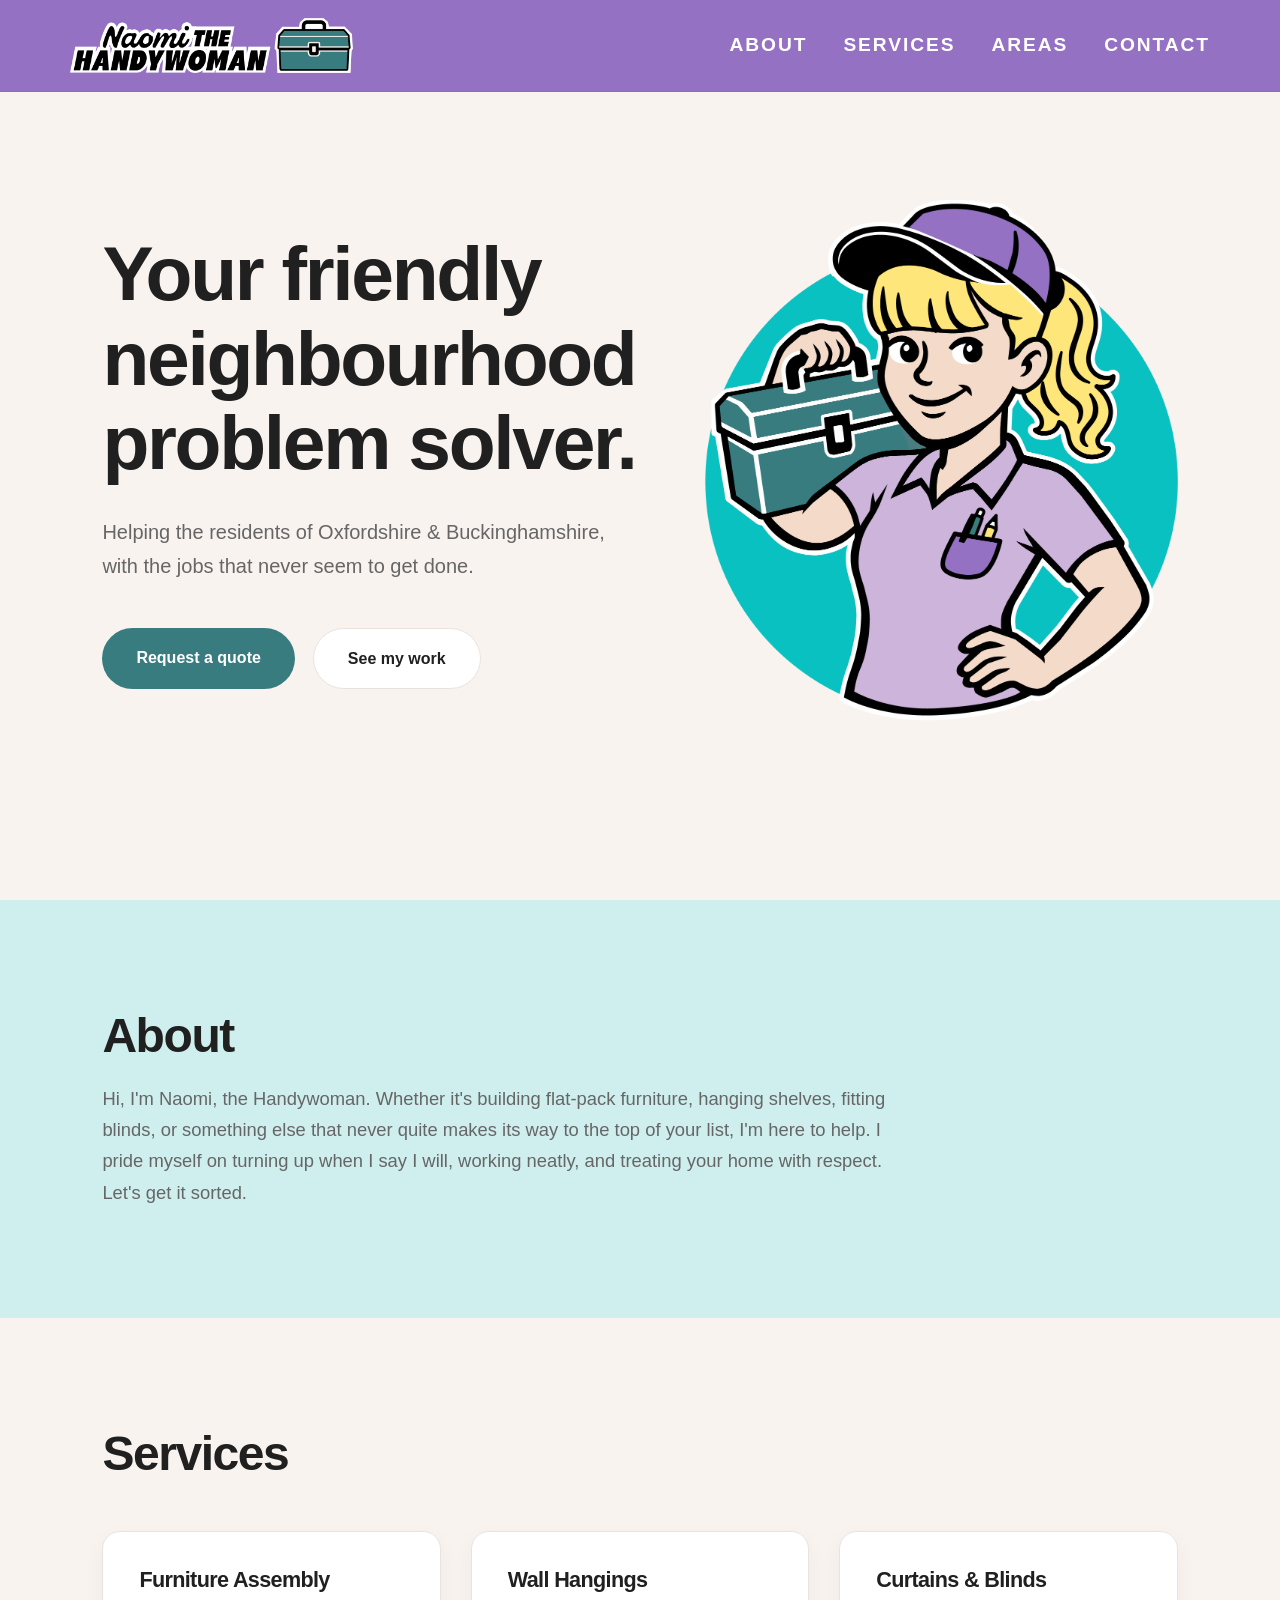
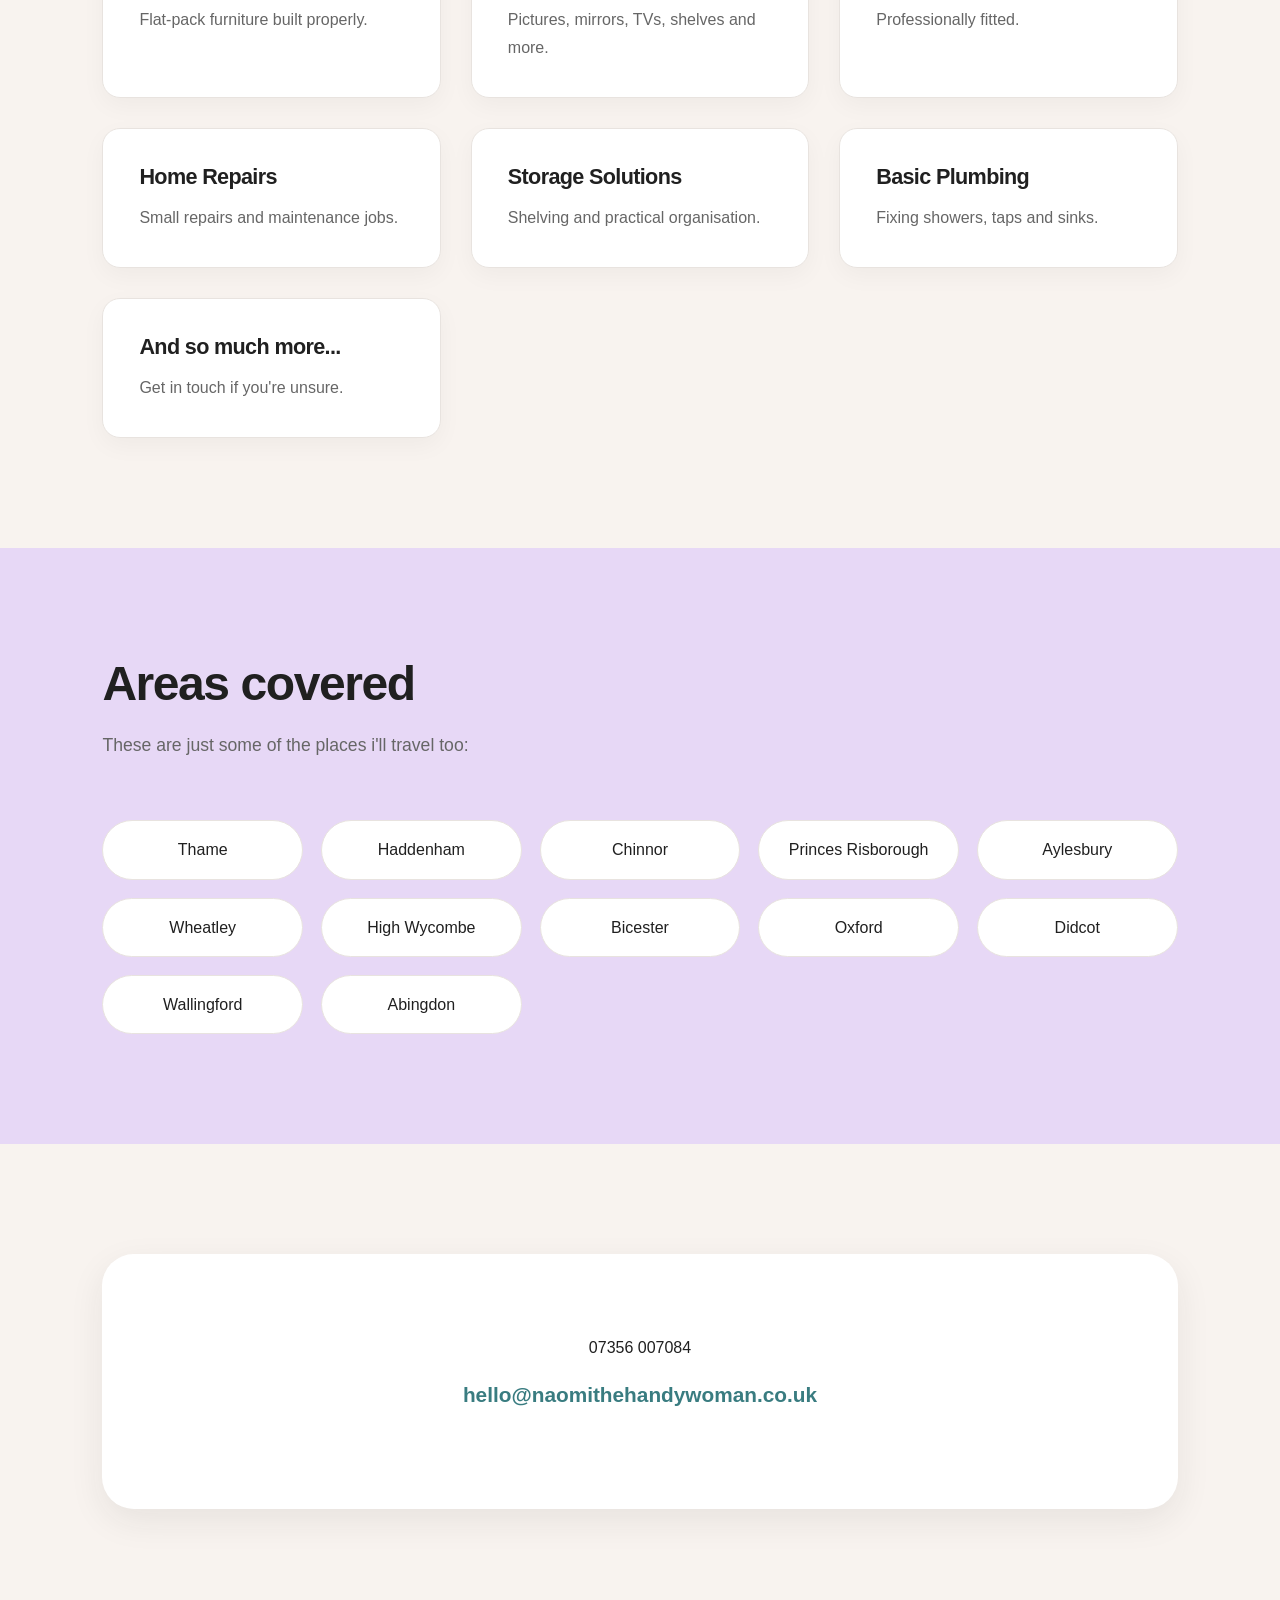
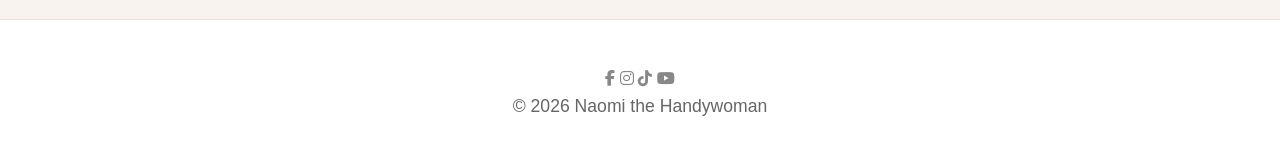
==== commit 5ffa4cff: "Update index.html" ====
--- a/index.html
+++ b/index.html
@@ -195,9 +195,9 @@
 
 
 
-<section id="contact" class="section-alt">
-
-<div class="container">
+<section id="contact">
+
+<div class="container" class="section-alt>
 
 <h2>Let's get it sorted.</h2>
 
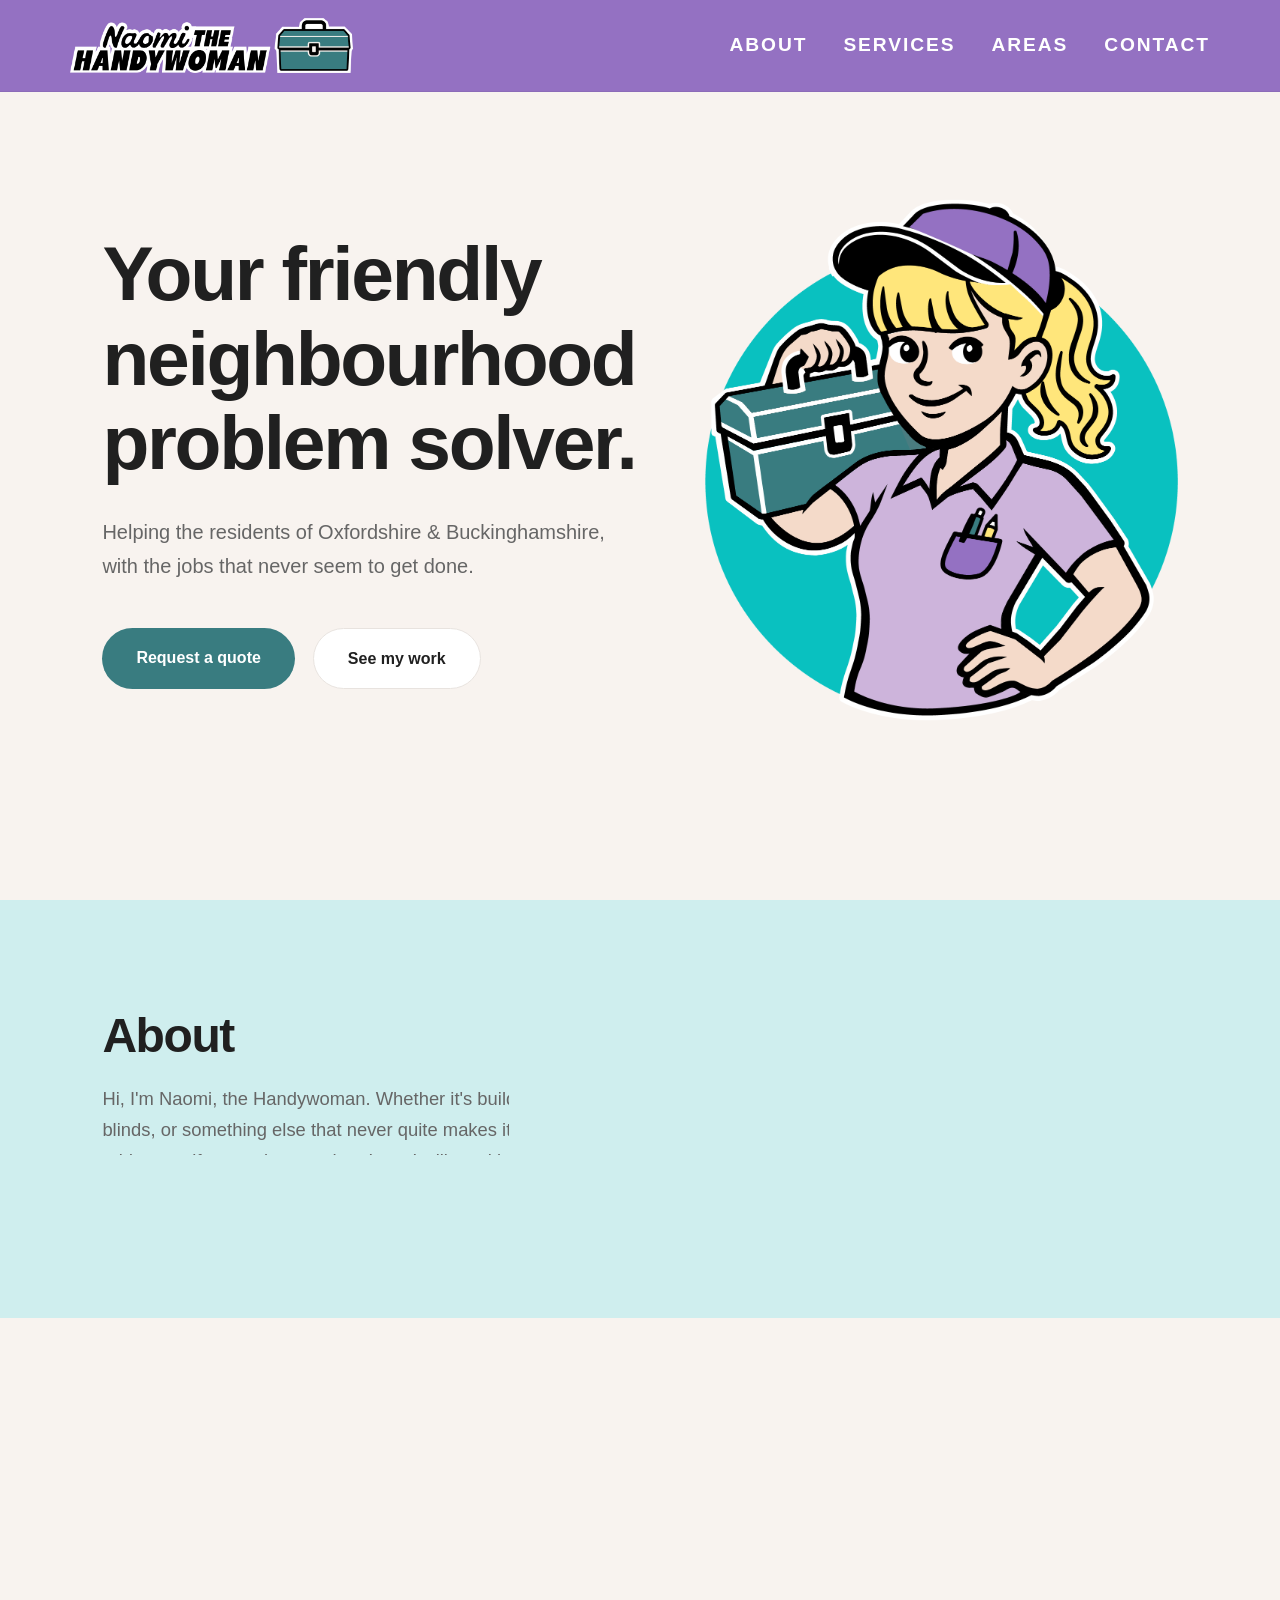
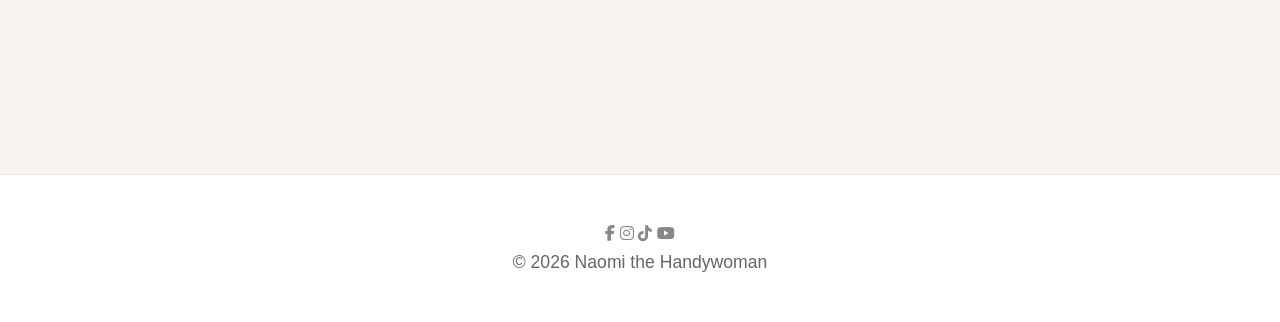
==== commit f1616560: "Fix HTML syntax for container div in contact section" ====
--- a/index.html
+++ b/index.html
@@ -197,7 +197,7 @@
 
 <section id="contact">
 
-<div class="container" class="section-alt>
+<div class="container" class="section-alt">
 
 <h2>Let's get it sorted.</h2>
 
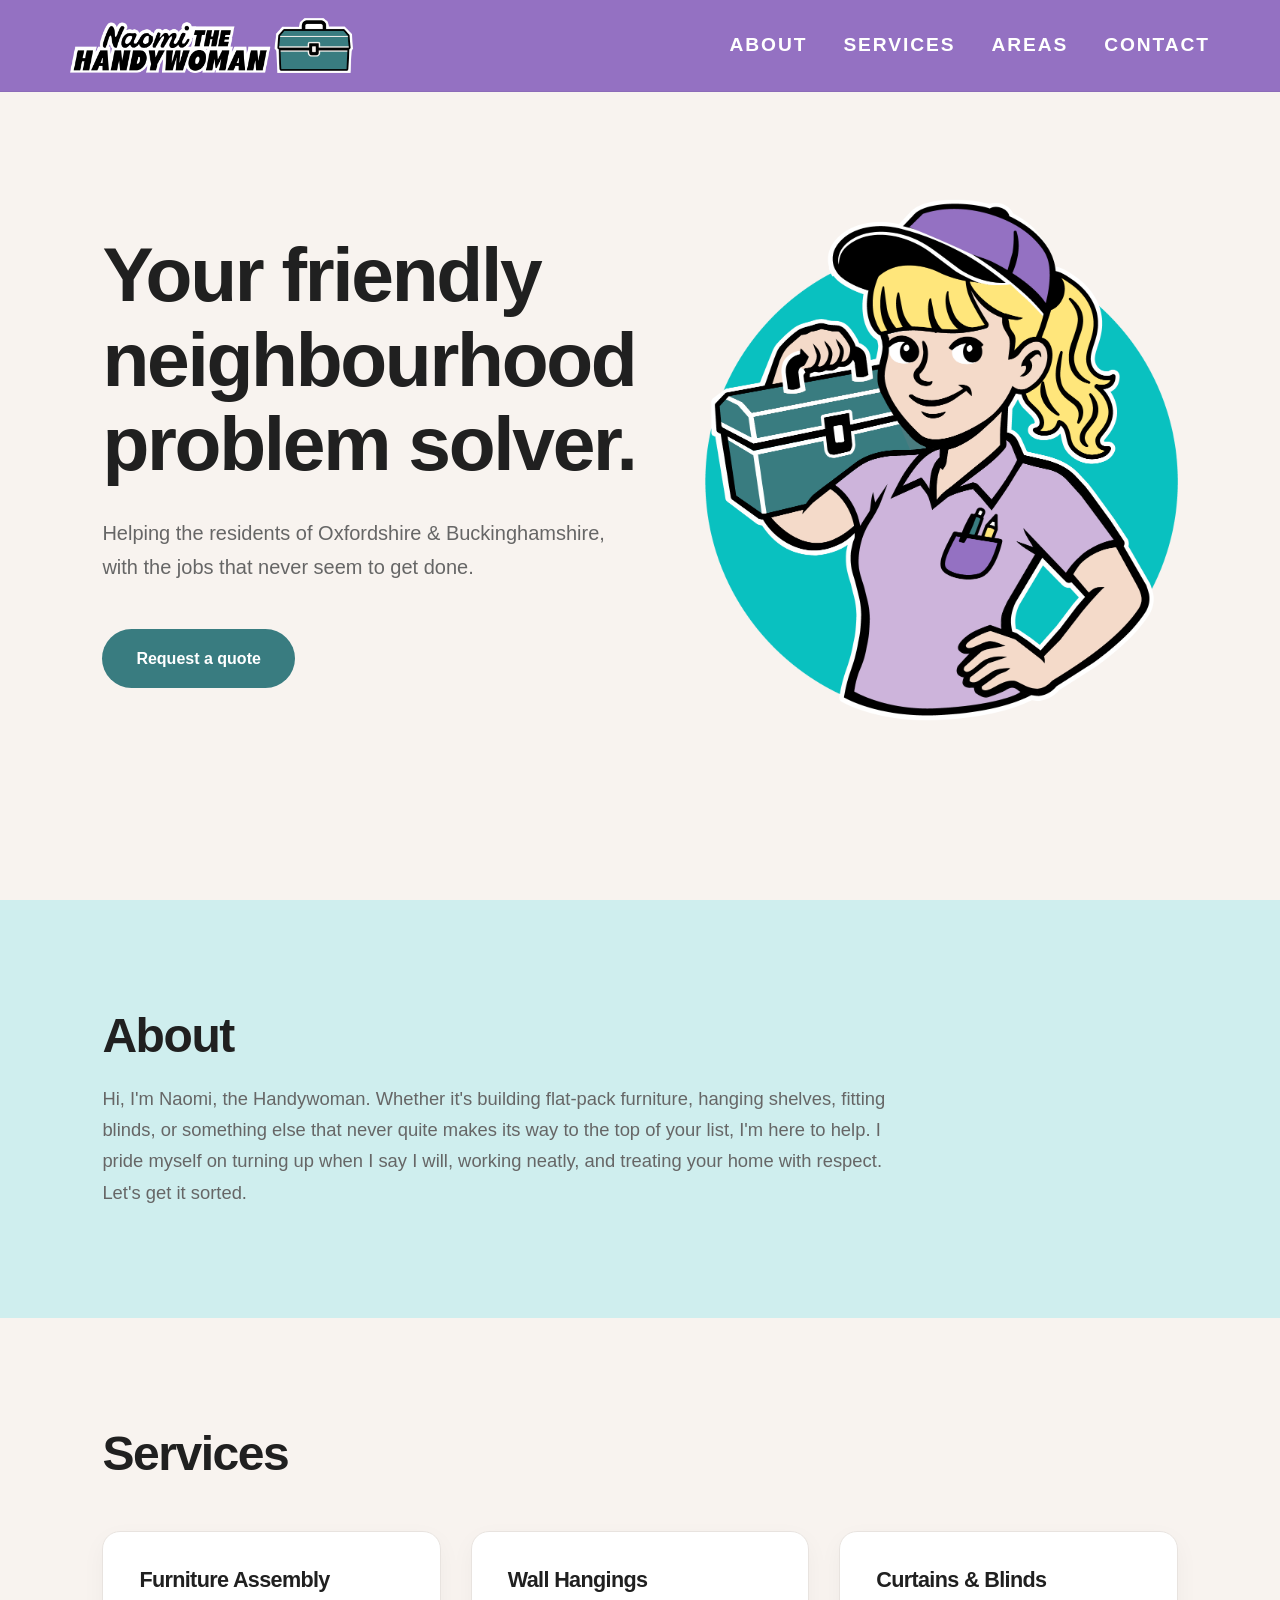
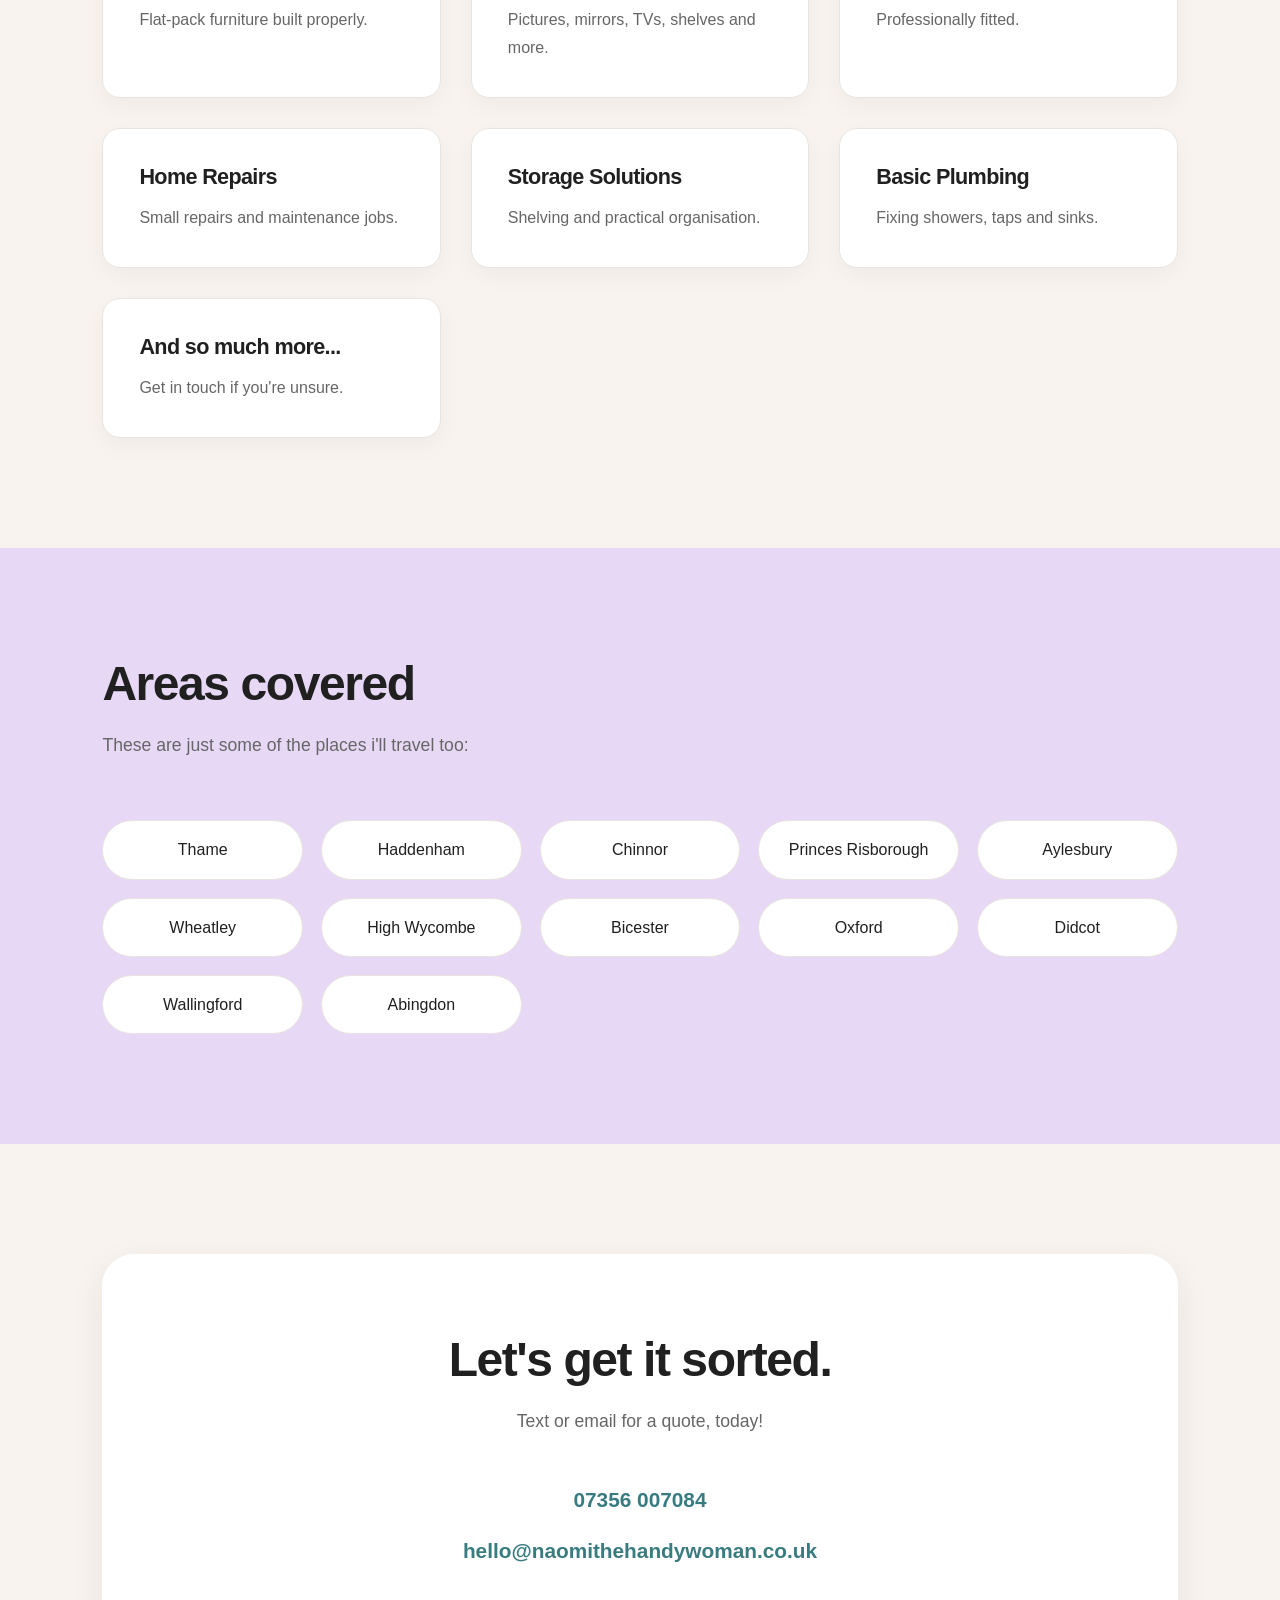
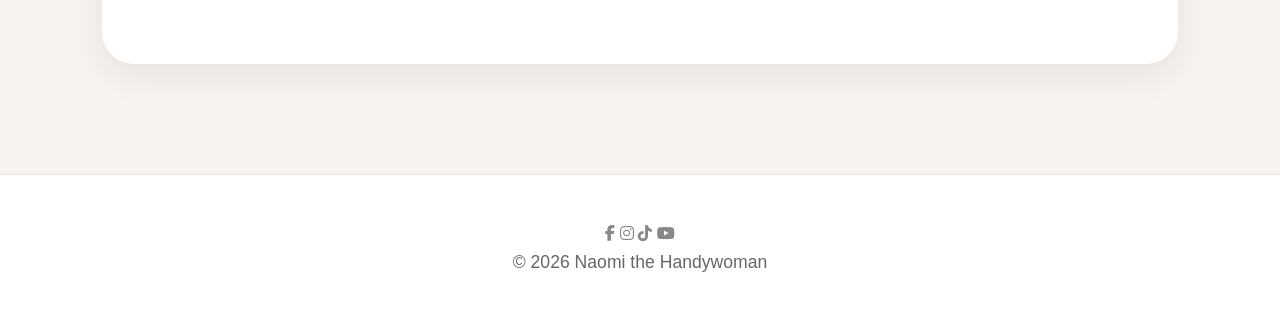
==== commit 4112f968: "Remove 'See my work' link from index.html Removed 'See my work' link from the index page." ====
--- a/index.html
+++ b/index.html
@@ -69,10 +69,6 @@
 
 <a href="#contact" class="button primary">
 Request a quote
-</a>
-
-<a href="#work" class="button secondary">
-See my work
 </a>
 
 </div>
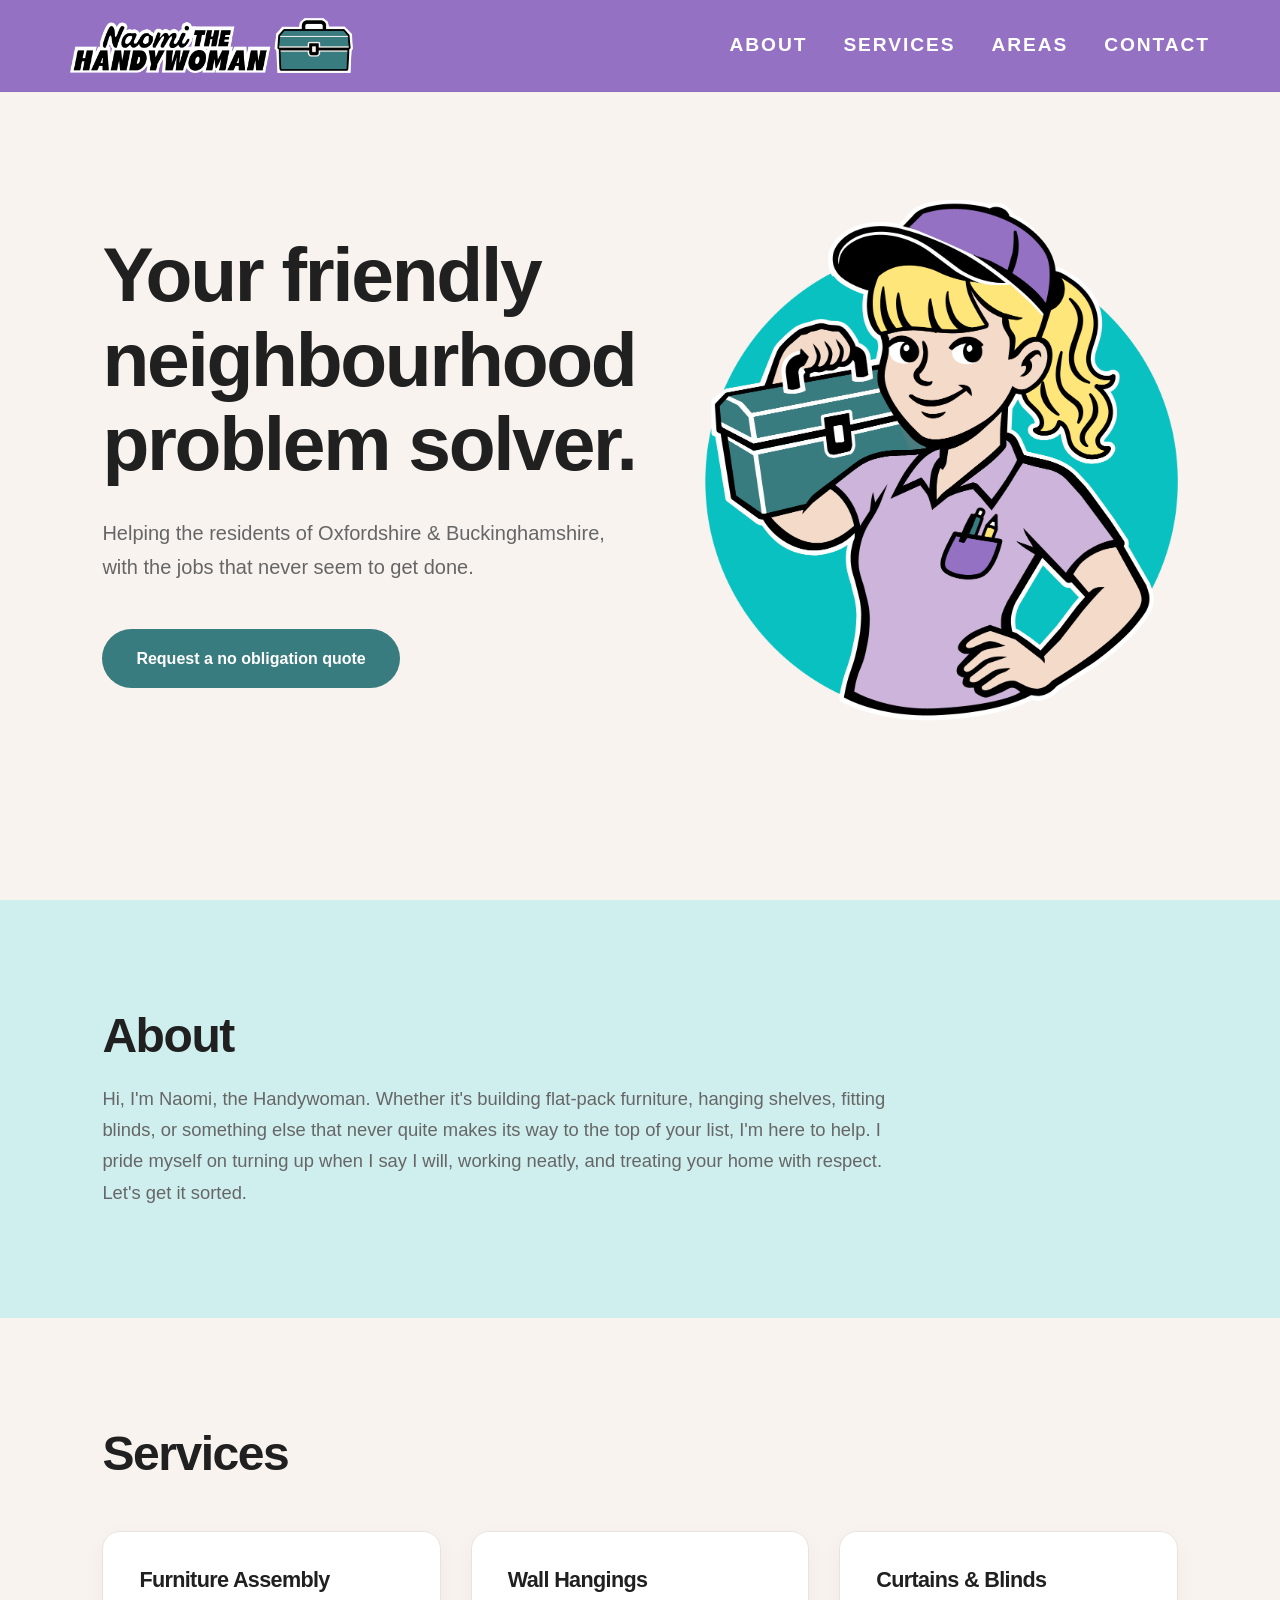
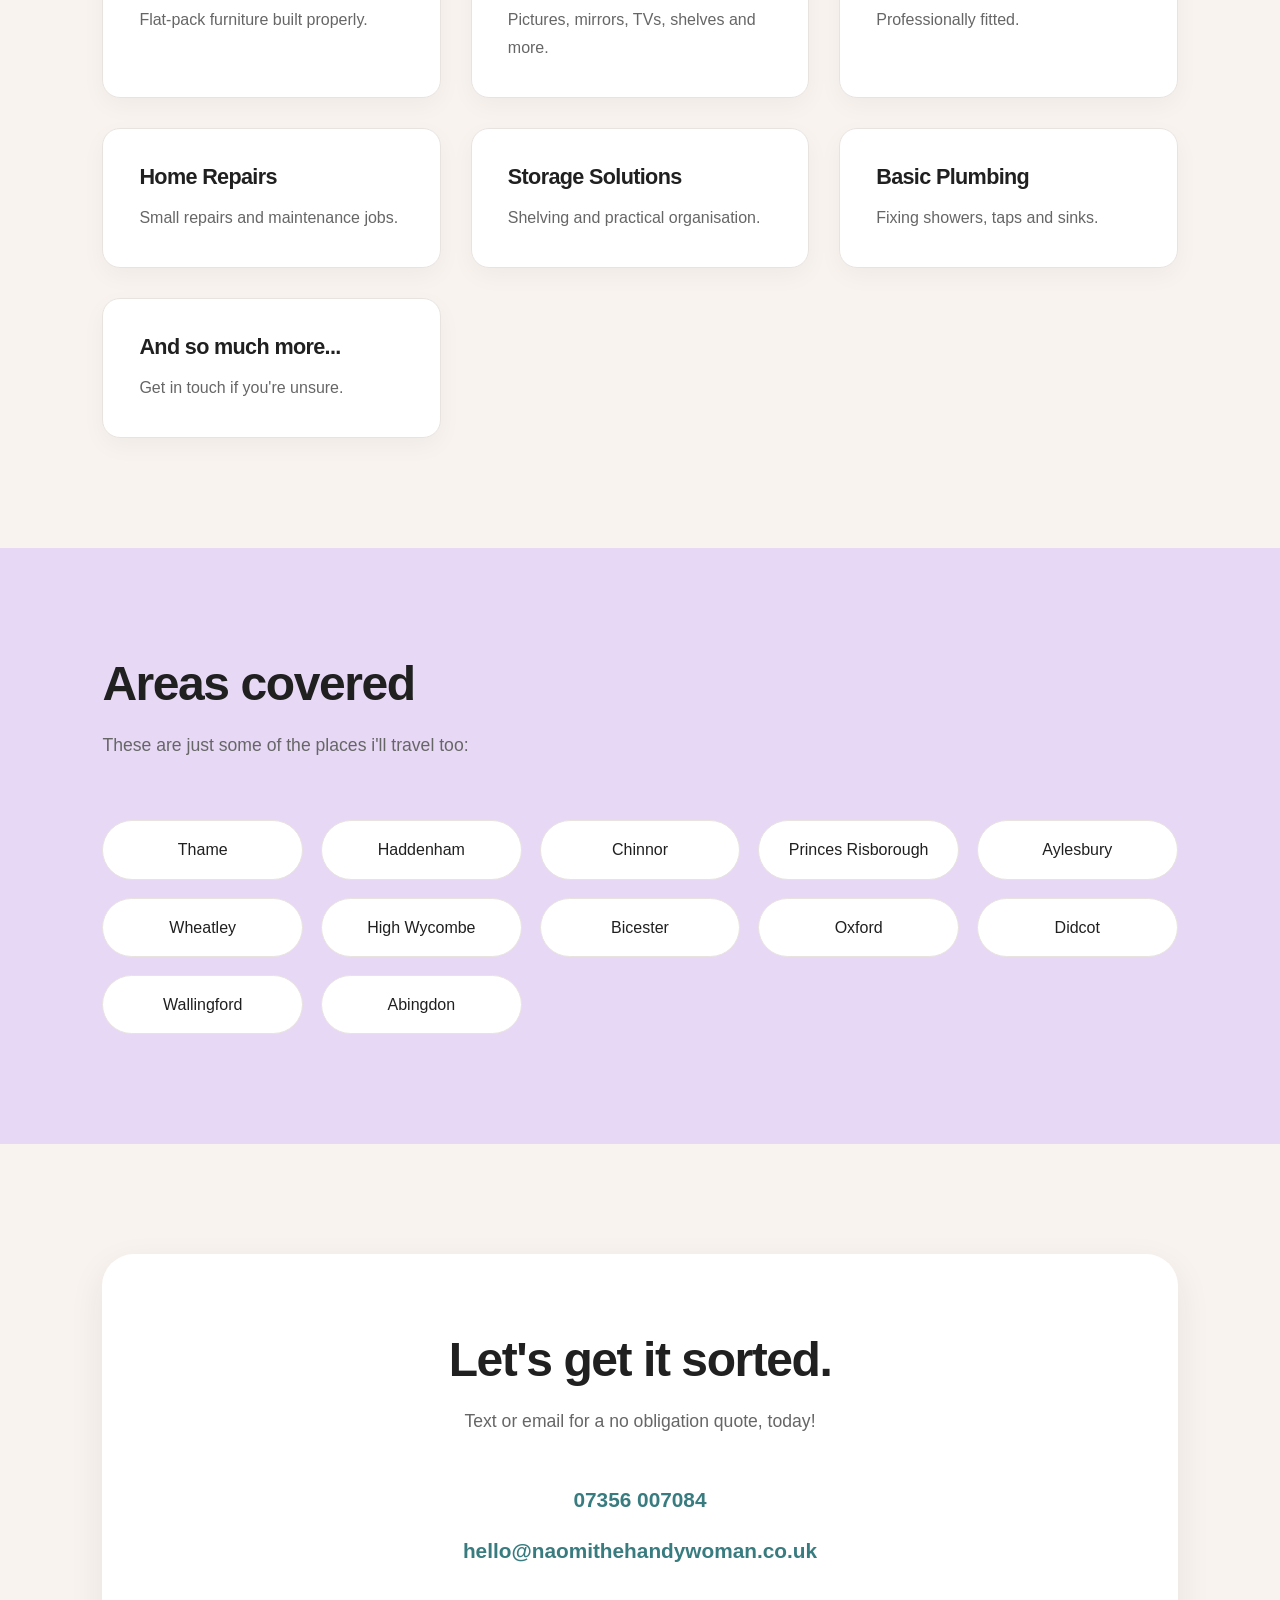
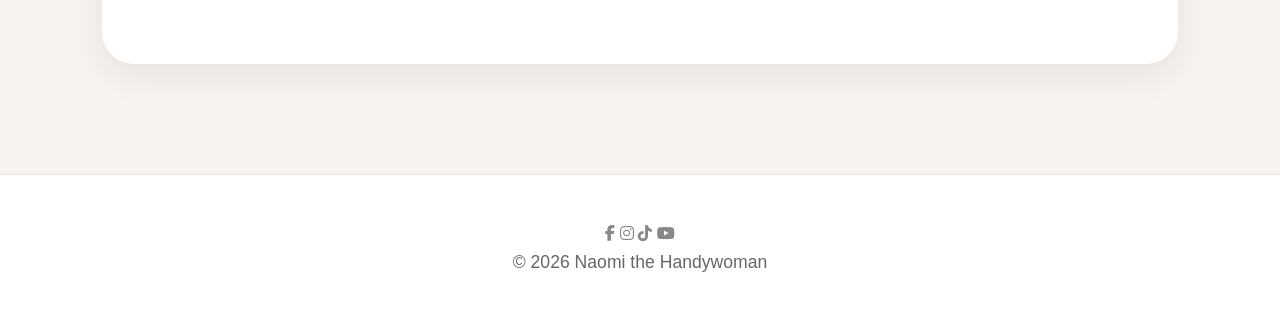
==== commit 5838e8e8: "Update quote request text for clarity" ====
--- a/index.html
+++ b/index.html
@@ -68,7 +68,7 @@
 <div class="hero-buttons">
 
 <a href="#contact" class="button primary">
-Request a quote
+Request a no obligation quote
 </a>
 
 </div>
@@ -199,7 +199,7 @@
 
 <p>
 
-Text or email for a quote, today!
+Text or email for a no obligation quote, today!
 
 </p>
 
